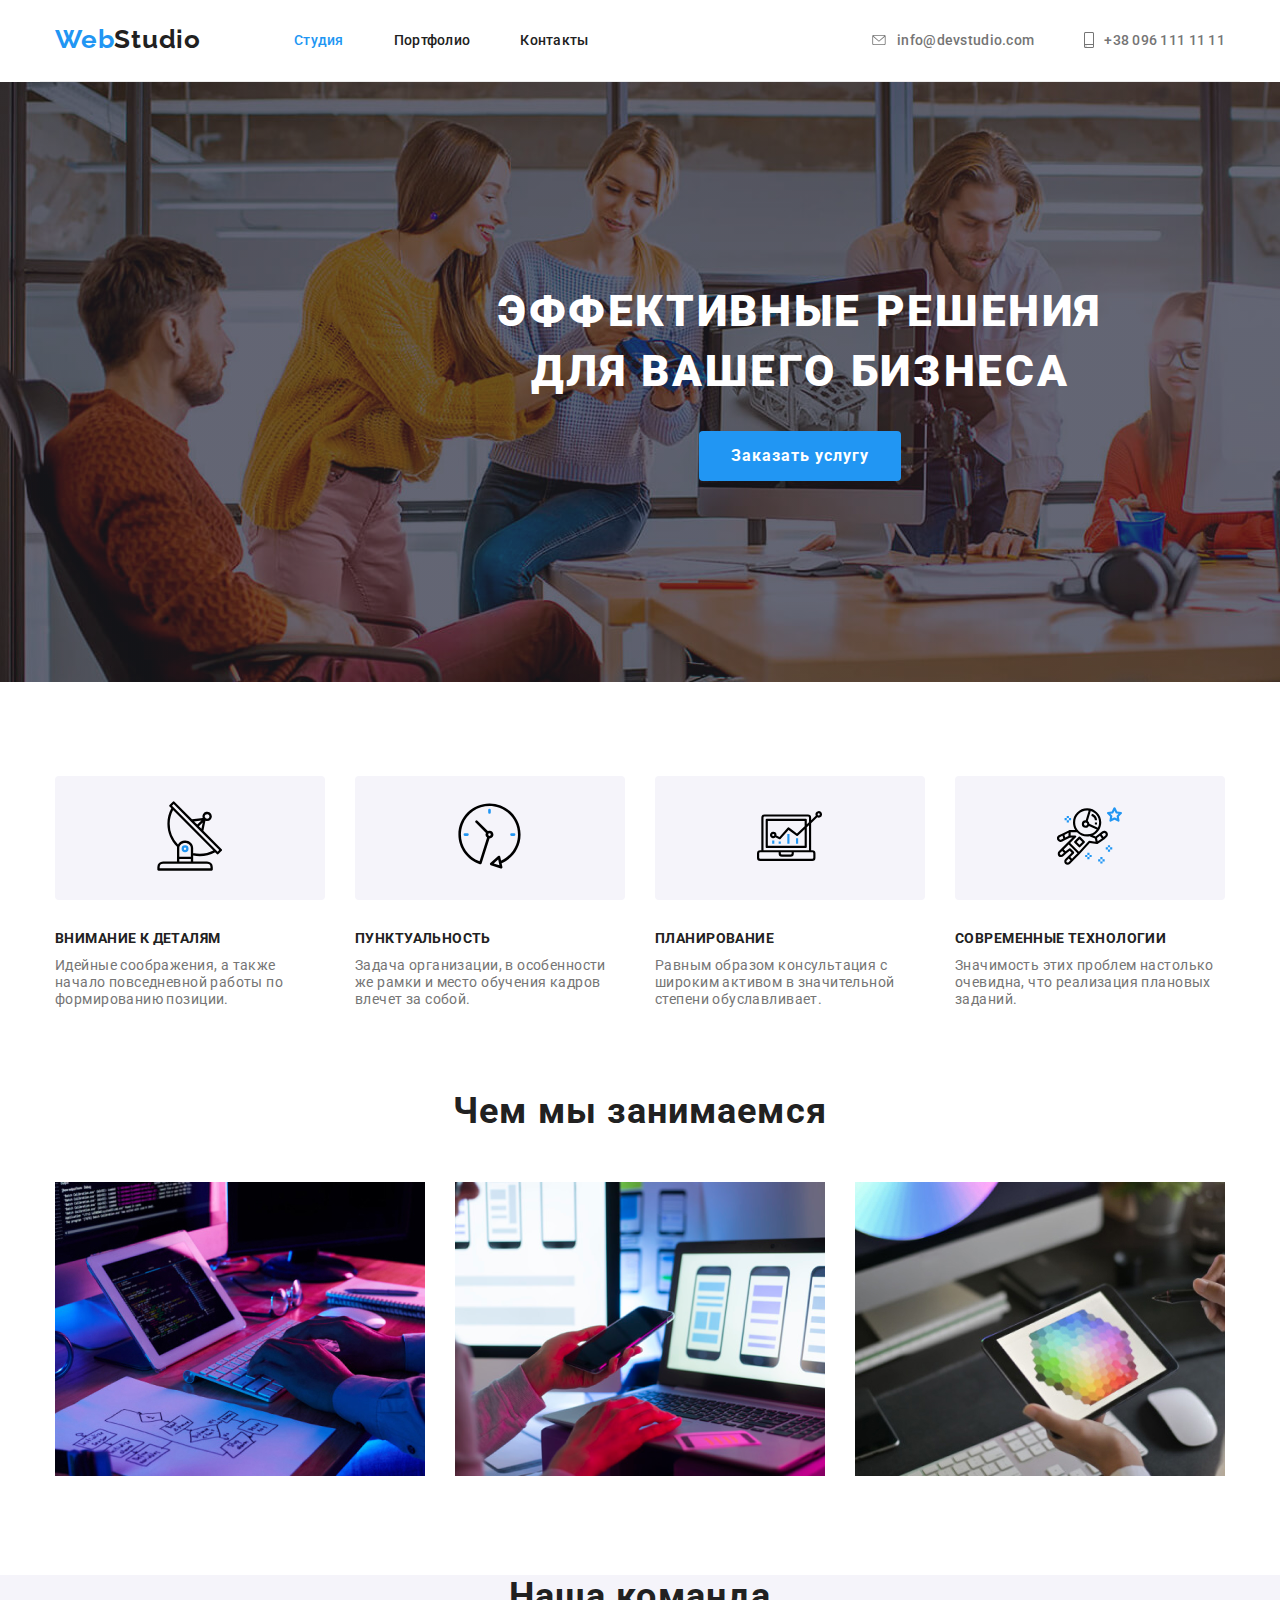
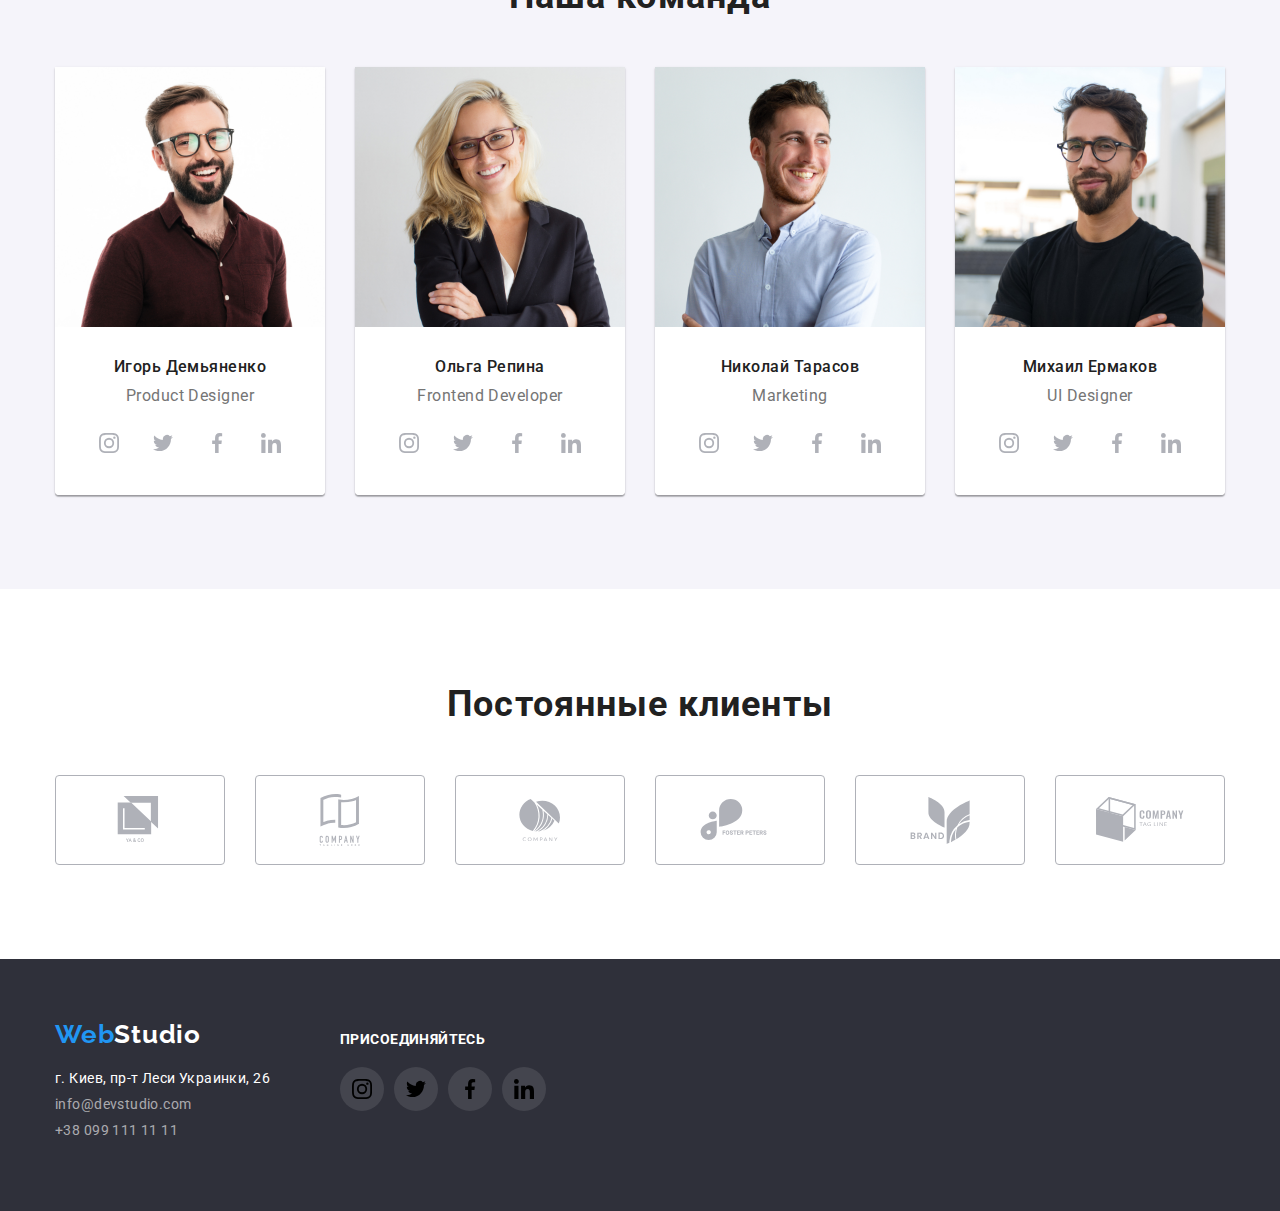
==== index.html @ f6ac671a "hw-5" ====
<!DOCTYPE html>
<html lang="ru">
  <head>
    <meta charset="UTF-8" />
    <meta name="viewport" content="width=device-width, initial-scale=1.0" />
    <title>Main</title>
    <link rel="stylesheet" href="https://cdnjs.cloudflare.com/ajax/libs/modern-normalize/1.0.0/modern-normalize.min.css">
    <link rel="preconnect" href="https://fonts.gstatic.com" />
    <link href="https://fonts.googleapis.com/css2?family=Raleway:wght@700&family=Roboto:wght@400;500;700;900&display=swap"
      rel="stylesheet" />
    <link rel="stylesheet" href="./style/style.css" />
  </head>
  <body>
    <header>
      <div class="header-conteiner">
        <nav class="nav-conteiner">
          <a class="main-logo" href="./index.html">
            <span class="logo">Web<span class="studio-top">Studio</span></span>
          </a>
        
          <!-- site-nav -->
          <ul class="site-nav">
            <li class="site-nav_item"><a class="nav-link current" href="./index.html">Студия</a></li>
            <li class="site-nav_item"><a class="nav-link" href="./portfolio.html">Портфолио</a></li>
            <li class="site-nav_item"><a class="nav-link" href="">Контакты</a></li>
          </ul>
        </nav>
        
        <!-- site-contact -->
        <ul class="site-contact">
          <li class="site-contact_list">
            <a class="contact-link" href="mailto:info@devstudio.com">
              <svg width="16" height="10" class="site-contact-icons">
                <use href="./Images/icons/symbol-defs.svg#icon-leter-hover"></use>
              </svg>
              info@devstudio.com
            </a>
          </li>
          <li class="site-contact_list contact-icons">
            <a class="contact-link" href="tell:+380961111111">
              <svg width="10" height="16" class="site-contact-icons">
                <use href="./Images/icons/symbol-defs.svg#smartphone"></use>
              </svg>
              +38 096 111 11 11
            </a>
          </li>
        </ul>
      </div>
    </header>
    

    <main>
      <!--Эффективные решения для вашего бизнеса-->
      <section class="section-hero">
       <div class="section-hero_conteiner">
          <h1 class="hero title">Эффективные решения для вашего бизнеса</h1>
          <button class="order-button" type="button">Заказать услугу</button>
       </div>
      </section>

      <!--Описание компании-->
      <!-- company description -->
      <section class="company-description_section">
        <h2 class="visually-hidden">Описание компании</h2>
        <div class="company-description_conteiner">
          <ul class="company-description_list">
            <li class="company-description_items">
              <div class="icon-conteiner">
                <svg width="65" height="70" class="antena">
                  <use href="./Images/icons/symbol-defs.svg#icon-antena"></use>
                </svg>
              </div>
              <h3 class="description-title title">Внимание к деталям</h3>
              <p class="description-text text">
                Идейные соображения, а также начало повседневной работы по
                формированию позиции.
              </p>
            </li>
            <li class="company-description_items">
              <div class="icon-conteiner">
                <svg width="65" height="70" class="icon-clock">
                  <use href="./Images/icons/symbol-defs.svg#icon-clock"></use>
                </svg>
              </div>
              <h3 class="description-title title">Пунктуальность</h3>
              <p class="description-text text">
                Задача организации, в особенности же рамки и место обучения кадров
                влечет за собой.
              </p>
            </li>
            <li class="company-description_items">
              <div class="icon-conteiner">
                <svg width="65" height="70" class="icon-diagram">
                  <use href="./Images/icons/symbol-defs.svg#icon-diagram"></use>
                </svg>
              </div>
              <h3 class="description-title title">Планирование</h3>
              <p class="description-text text">
                Равным образом консультация с широким активом в значительной
                степени обуславливает.
              </p>
            </li>
            <li class="company-description_items">
              <div class="icon-conteiner">
                <svg width="65" height="70" class="icon-astronaut">
                  <use href="./Images/icons/symbol-defs.svg#icon-astronaut"></use>
                </svg>
              </div>
              <h3 class="description-title title">Современные технологии</h3>
              <p class="description-text text">
                Значимость этих проблем настолько очевидна, что реализация
                плановых заданий.
              </p>
            </li>
          </ul>
        </div>
      </section>
      <!--Чем мы занимаемся-->
      <!-- what we do -->
      <section class="what-we-do">
        <div class="what-we-do_conteiner">
          <h2 class="what-we-do-title title">Чем мы занимаемся</h2>
          <ul class="what-we-do_list">
            <li class="what-we-do_items">
              <img width="370" height="294" src="./Images/photo_of_list_1.jpg" alt="Фото_1" />
            </li>
            <li class="what-we-do_items">
              <img width="370" height="294" src="./Images/photo_of_list_2.jpg" alt="Фото_2" />
            </li>
            <li class="what-we-do_items">
              <img width="370" height="294" src="./Images/photo_of_list_3.jpg" alt="Фото_3" />
            </li>
          </ul>
        </div>
      </section>

      <!--Наша команда-->
      <!-- our team -->
      <section class="our-team_section">
        <div class="our-team_conteiner">
          <h2 class="our-team-title title">Наша команда</h2>
          <ul class="our-team_list">
            <li class="our-team_items">
              <img class="our-team_images" width="270" height="260" src="./Images/Игорь_Д.jpg" alt="Игорь_Д" />
              <div class="our-team_images-description_box">
                <h3 class="person-title title">Игорь Демьяненко</h3>
                <p class="profession text">Product Designer</p>
                <ul class="our-team-icon-list">
                  <li class="our-team-icon-item">
                    <a class="our-team-icon-link" href="">
                      <svg width="20" height="20" class="social-icon-list">
                        <use href="./Images/icons/symbol-defs.svg#icon-instagram"></use>
                      </svg>
                    </a>
                  </li>
                  <li class="our-team-icon-item">
                    <a class="our-team-icon-link" href="">
                      <svg width="20" height="20" class="social-icon-list">
                        <use href="./Images/icons/symbol-defs.svg#icon-twitter"></use>
                      </svg>
                    </a>
                  </li>
                  <li class="our-team-icon-item">
                    <a class="our-team-icon-link" href="">
                      <svg width="20" height="20" class="social-icon-list">
                        <use href="./Images/icons/symbol-defs.svg#icon-facebook"></use>
                      </svg>
                    </a>
                  </li>
                  <li class="our-team-icon-item">
                    <a class="our-team-icon-link" href="">
                      <svg width="20" height="20" class="social-icon-list">
                        <use href="./Images/icons/symbol-defs.svg#icon-linkedin"></use>
                      </svg>
                    </a>
                  </li>
                </ul>
              </div>
            </li>
            <li class="our-team_items">
              <img class="our-team_images" width="270" height="260" src="./Images/Ольга_Р.jpg" alt="Ольга_Р" />
              <div class="our-team_images-description_box">
                <h3 class="person-title title">Ольга Репина</h3>
                <p class="profession text">Frontend Developer</p>
                <ul class="our-team-icon-list">
                  <li class="our-team-icon-item">
                    <a class="our-team-icon-link" href="">
                      <svg width="20" height="20" class="social-icon-list">
                        <use href="./Images/icons/symbol-defs.svg#icon-instagram"></use>
                      </svg>
                    </a>
                  </li>
                  <li class="our-team-icon-item">
                    <a class="our-team-icon-link" href="">
                      <svg width="20" height="20" class="social-icon-list">
                        <use href="./Images/icons/symbol-defs.svg#icon-twitter"></use>
                      </svg>
                    </a>
                  </li>
                  <li class="our-team-icon-item">
                    <a class="our-team-icon-link" href="">
                      <svg width="20" height="20" class="social-icon-list">
                        <use href="./Images/icons/symbol-defs.svg#icon-facebook"></use>
                      </svg>
                    </a>
                  </li>
                  <li class="our-team-icon-item">
                    <a class="our-team-icon-link" href="">
                      <svg width="20" height="20" class="social-icon-list">
                        <use href="./Images/icons/symbol-defs.svg#icon-linkedin"></use>
                      </svg>
                    </a>
                  </li>
                </ul>
              </div>
            </li>
            <li class="our-team_items">
              <img class="our-team_images" width="270" src="./Images/Николай_Т.jpg" alt="Николай_Т" />
              <div class="our-team_images-description_box">
                <h3 class="person-title title">Николай Тарасов</h3>
                <p class="profession text">Marketing</p>
                <ul class="our-team-icon-list">
                  <li class="our-team-icon-item">
                   <a class="our-team-icon-link" href="">
                      <svg width="20" height="20" class="social-icon-list">
                        <use href="./Images/icons/symbol-defs.svg#icon-instagram"></use>
                      </svg>
                   </a>
                  </li>
                  <li class="our-team-icon-item">
                    <a class="our-team-icon-link" href="">
                      <svg width="20" height="20" class="social-icon-list">
                        <use href="./Images/icons/symbol-defs.svg#icon-twitter"></use>
                      </svg>
                    </a>
                  </li>
                  <li class="our-team-icon-item">
                    <a class="our-team-icon-link" href="">
                      <svg width="20" height="20" class="social-icon-list">
                        <use href="./Images/icons/symbol-defs.svg#icon-facebook"></use>
                      </svg>
                    </a>
                  </li>
                  <li class="our-team-icon-item">
                    <a class="our-team-icon-link" href="">
                      <svg width="20" height="20" class="social-icon-list">
                        <use href="./Images/icons/symbol-defs.svg#icon-linkedin"></use>
                      </svg>
                    </a>
                  </li>
                </ul>
              </div>
            </li>
            <li class="our-team_items">
              <img class="our-team_images" width="270" height="260" src="./Images/Михаил_Е.jpg" alt="Михаил_Е" />
              <div class="our-team_images-description_box">
                <h3 class="person-title title">Михаил Ермаков</h3>
                <p class="profession text">UI Designer</p>
                <ul class="our-team-icon-list">
                  <li class="our-team-icon-item">
                    <a class="our-team-icon-link" href="">
                      <svg width="20" height="20" class="social-icon-list">
                        <use href="./Images/icons/symbol-defs.svg#icon-instagram"></use>
                      </svg>
                    </a>
                  </li>
                  <li class="our-team-icon-item">
                    <a class="our-team-icon-link" href="">
                      <svg width="20" height="20" class="social-icon-list">
                        <use href="./Images/icons/symbol-defs.svg#icon-twitter"></use>
                      </svg>
                    </a>
                  </li>
                  <li class="our-team-icon-item">
                    <a class="our-team-icon-link" href="">
                      <svg width="20" height="20" class="social-icon-list">
                        <use href="./Images/icons/symbol-defs.svg#icon-facebook"></use>
                      </svg>
                    </a>
                  </li>
                  <li class="our-team-icon-item">
                    <a class="our-team-icon-link" href="">
                      <svg width="20" height="20" class="social-icon-list">
                        <use href="./Images/icons/symbol-defs.svg#icon-linkedin"></use>
                      </svg>
                    </a>
                  </li>
                </ul>
              </div>
            </li>
          </ul>
        </div>
      </section>
      <!-- our-clients -->
      <section>
        <div class="our-clients-conteiner">
          <h2 class="our-clients-title">
            Постоянные клиенты
          </h2>
          <ul class="client-list">
            <li class="client-list-item">
              <!-- 1 -->
              <a class="client-list-link" href="">
                <svg widht="" height="49.2" class="client-list-icon">
                  <use href="./Images/icons/symbol-defs.svg#icon-logo-YA-and-CO"></use>
                </svg>
              </a>
            </li>
            <li class="client-list-item">
              <!-- 2 -->
              <a class="client-list-link" href="">
                <svg widht="" height="52" class="client-list-icon">
                  <use href="./Images/icons/symbol-defs.svg#icon-logo-tag-line"></use>
                </svg>
              </a>
            </li>
            <li class="client-list-item">
              <!-- 3 -->
              <a class="client-list-link" href="">
                <svg widht="" height="42.6" class="client-list-icon">
                  <use href="./Images/icons/symbol-defs.svg#icon-logo-company"></use>
                </svg>
              </a>
            </li>
            <li class="client-list-item">
              <!-- 4 -->
              <a class="client-list-link" href="">
                <svg widht="" height="42" class="client-list-icon">
                  <use href="./Images/icons/symbol-defs.svg#icon-logo-foster-peters"></use>
                </svg>
              </a>
            </li>
            <li class="client-list-item">
              <!-- 5 -->
              <a class="client-list-link" href="">
                <svg widht="" height="47" class="client-list-icon">
                  <use href="./Images/icons/symbol-defs.svg#icon-logo-brand"></use>
                </svg>
              </a>
            </li>
            <li class="client-list-item">
              <!-- 6 -->
              <a class="client-list-link" href="">
                <svg widht="" height="45.4" class="client-list-icon">
                  <use href="./Images/icons/symbol-defs.svg#icon-logo-company-tag-line"></use>
                </svg>
              </a>
            </li>
          </ul>
        </div>
      </section>
    </main>

    <!-- footer -->
    <footer class="footer">
      <div class="footer_conteiner">
        <div class="address-conteiner">
          <a class="logo-link" href="./index.html">
            <span class="logo">Web<span class="studio-bottom">Studio</span></span></a>
          <address>
            <ul>
              <li class="address">г. Киев, пр-т Леси Украинки, 26</li>
              <li><a class="mail" href="mailto:info@devstudio.com">info@devstudio.com</a></li>
              <li><a class="tell" href="tell:+380991111111">+38 099 111 11 11</a></li>
            </ul>
          </address>
        </div>
        <div class="slogan-container">
          <p class="slogan">
            присоединяйтесь
          </p>
          <ul class="footer-social-list">
            <li class="footer-social-list-item">
              <a class="footer-social-list-link" href="">
                <svg width="20" height="20">
                  <use href="./Images/icons/symbol-defs.svg#icon-instagram"></use>
                </svg>
              </a>
            </li>
            <li class="footer-social-list-item">
              <a class="footer-social-list-link" href="">
                <svg width="20" height="20">
                  <use href="./Images/icons/symbol-defs.svg#icon-twitter"></use>
                </svg>
              </a>
            </li>
            <li class="footer-social-list-item">
              <a class="footer-social-list-link" href="">
                <svg width="20" height="20">
                  <use href="./Images/icons/symbol-defs.svg#icon-facebook"></use>
                </svg>
              </a>
            </li>
            <li class="footer-social-list-item">
              <a class="footer-social-list-link" href="">
                <svg width="20" height="20">
                  <use href="./Images/icons/symbol-defs.svg#icon-linkedin"></use>
                </svg>
              </a>
            </li>
          </ul>
        </div>
      </div>
    </footer>
  </body>
</html>
---- style/style.css ----
:root {
  --primary-text-color: #212121;
  --secondary-text-color: #757575;
  --accent-color: #2196f3;
}
/* primary text color #212121 */
/* secondary text #757575 */
/* background color #E5E5E5 */

body {
  font-family: Roboto, sans-serif;
  font-weight: 400;
  color: var(--primary-text-color);
}

a {
  text-decoration: none;
  color: inherit;
}

ul {
  margin: 0%;
  padding: 0%;
  list-style: none;
}

/* logo */

.logo {
  color: var(--accent-color);
  font-family: Raleway;
  font-weight: 700;
  font-size: 26px;
  line-height: 1.2;
  letter-spacing: 0.03em;
}
.studio-top {
  color: var(--primary-text-color);
}
.studio-bottom {
  color: #ffffff;
}

/* site-nav */
.site-nav {
  display: flex;

  list-style: none;
  font-family: Roboto, sans-serif;
  font-weight: 500;
  font-size: 14px;
  line-height: 1.2;
  letter-spacing: 0.02em;
}

.nav-link {
  display: block;
  padding-top: 32px;
  padding-bottom: 32px;
}

.nav-link:hover,
.nav-link:focus {
  color: var(--accent-color);
}
.current {
  color: var(--accent-color);
}

/* site-contact */
.site-contact {
  display: flex;
  margin-left: auto;

  font-family: Roboto, sans-serif;
  font-weight: 500;
  font-size: 14px;
  line-height: 1.2;
  letter-spacing: 0.02em;
  color: var(--secondary-text-color);
}

.contact-link {
  display: flex;
  align-items: center;
}

.contact-link:hover,
.contact-link:focus {
  color: var(--accent-color);
}

.site-contact_list + .site-contact_list {
  margin-left: 50px;
}

.site-contact-icons {
  margin-right: 10px;
  fill: currentColor;
}

/* Header pozishin */
.header-conteiner {
  display: flex;
  align-items: center;
  border-bottom: 1px solid #ececec;
}

.main-logo {
  display: block;
  padding-top: 24px;
  padding-bottom: 25px;
  margin-right: 93px;
}

.nav-conteiner {
  display: flex;
  align-items: center;
}

.site-nav_item:not(:last-child) {
  margin-right: 50px;
}

/* hero */
.section-hero {
  width: 1600px;
  height: 600px;
  margin: auto;
  background-image: linear-gradient(
      to right,
      rgba(47, 48, 58, 0.4),
      rgba(47, 48, 58, 0.4)
    ),
    url(../Images/team-img.jpg);
  background-repeat: no-repeat;
  background-size: cover;
}

/* ==========conteiners========== */
.company-description_conteiner,
.section-hero_conteiner,
.header-conteiner,
.what-we-do_conteiner,
.our-team_conteiner,
.choice-section_conteiner,
.our-clients-conteiner,
.footer_conteiner {
  width: 1200px;
  padding-right: 15px;
  padding-left: 15px;
  margin-right: auto;
  margin-left: auto;
}

.hero {
  display: flex;
  width: 696px;
  margin: 0px;
  padding: 0px;
  margin-left: auto;
  margin-right: auto;

  font-family: Roboto, sans-serif;
  font-weight: 900;
  font-size: 44px;
  line-height: 1.36;
  text-align: center;
  letter-spacing: 0.06em;
  text-transform: uppercase;
  color: #ffffff;
}

.section-hero_conteiner {
  padding-top: 200px;
  padding-bottom: 280px;
}

.order-button {
  min-width: 136px;
  padding: 10px 32px;
  margin-top: 30px;
  margin-left: auto;
  margin-right: auto;
  border: none;
  background-color: var(--accent-color);
  border-radius: 4px;

  font-family: Roboto, sans-serif;
  font-weight: 700;
  font-size: 16px;
  line-height: 1.875;
  display: flex;
  align-items: center;
  text-align: center;
  letter-spacing: 0.06em;
  color: #ffffff;
}

.order-button:hover,
.order-button:focus {
  background-color: var(--accent-color);
}

/* ========Title======== */
.title,
.text {
  margin-top: 0px;
  margin-bottom: 0px;
  padding-top: 0px;
  padding-bottom: 0px;
}

/* company description */

.icon-conteiner {
  max-width: 270px;
  padding-top: 25px;
  padding-right: 102px;
  padding-bottom: 25px;
  padding-left: 102px;
  margin-bottom: 30px;
  border: none;
  border-radius: 4px;

  background: #f5f4fa;
}

.visually-hidden {
  position: absolute;
  width: 1px;
  height: 1px;
  margin: -1px;
  border: 0;
  padding: 0;
  white-space: nowrap;
  clip-path: inset(100%);
  clip: rect(0 0 0 0);
  overflow: hidden;
}

.description-title {
  font-family: Roboto, sans-serif;
  font-weight: 700;
  font-size: 14px;
  line-height: 1.2;
  letter-spacing: 0.03em;
  text-transform: uppercase;
}
.description-text {
  display: block;
  margin-top: 10px;

  font-family: Roboto, sans-serif;
  font-weight: 400;
  font-size: 14px;
  line-height: 1.2;
  letter-spacing: 0.03em;
  color: var(--secondary-text-color);
}

.company-description_list {
  display: flex;
  flex-wrap: wrap;
  padding-top: 94px;
  padding-bottom: 83px;
}

.company-description_items {
  flex-basis: calc((100% - 90px) / 4);
}

.company-description_items:not(:last-child) {
  margin-right: 30px;
}

/* what we do */

.what-we-do_list {
  display: flex;
  padding-bottom: 94px;
  margin-top: 50px;
  justify-content: space-between;
}

/* .what-we-do_items + .what-we-do_items {
  margin-left: 30px;
} */

/* our team title*/
.what-we-do-title,
.our-team-title {
  font-weight: 700;
  font-size: 36px;
  line-height: 1.17;
  text-align: center;
  letter-spacing: 0.03em;
}

/* our team */
.our-team_section {
  background: #f5f4fa;
}

.our-team_list {
  display: flex;
  padding-top: 50px;
  padding-bottom: 94px;
}

.our-team_items {
  box-shadow: 0px 1px 3px rgba(0, 0, 0, 0.12), 0px 1px 1px rgba(0, 0, 0, 0.14),
    0px 2px 1px rgba(0, 0, 0, 0.2);
  border-radius: 0px 0px 4px 4px;
}

.our-team_items + .our-team_items {
  margin-left: 30px;
}

.our-team-icon-list {
  display: flex;
  justify-content: space-between;
  margin-top: 16px;
}

.our-team-icon-link {
  display: flex;
  align-items: center;
  padding: 13.88px 12px 13.88px 12px;
  width: 44px;
  height: 44px;
  border-radius: 50%;
}

.our-team-icon-link {
  fill: #afb1b8;
}

.our-team-icon-link:hover,
.our-team-icon-link:focus {
  background-color: var(--accent-color);
  fill: #ffffff;
}

.our-team_images,
.profession {
  display: block;
}

.profession {
  margin-top: 10px;
}

.our-team_images-description_box {
  background: #ffffff;
  padding-top: 30px;
  padding-bottom: 30px;
  padding-left: 32px;
  padding-right: 32px;
  border-bottom-right-radius: 4px;
  border-bottom-left-radius: 4px;
}

.person-title {
  font-family: Roboto, sans-serif;
  font-weight: 500;
  font-size: 16px;
  line-height: 1.19;
  text-align: center;
  letter-spacing: 0.03em;
}
.profession {
  font-family: Roboto, sans-serif;
  font-weight: 400;
  font-size: 16px;
  line-height: 1.19;
  text-align: center;
  letter-spacing: 0.03em;
  color: var(--secondary-text-color);
}

/* our-clientses */

.our-clients-title {
  font-weight: 700;
  font-size: 36px;
  line-height: 1.17;
  text-align: center;
  letter-spacing: 0.03em;
}

/* our-clientses */
.our-clients-conteiner {
  padding-top: 94px;
  padding-bottom: 94px;
}

.our-clients-title {
  margin: 0px;
  font-weight: 700;
  font-size: 36px;
  line-height: 1.17;
  text-align: center;
  letter-spacing: 0.03em;
}
.client-list {
  display: flex;
  justify-content: space-between;
  margin-top: 50px;
}

.client-list-link {
  display: flex;
  align-items: center;

  width: 170px;
  height: 90px;
  fill: #afb1b8;
  border: 1px solid #afb1b8;
  border-radius: 4px;
}

.client-list-link:hover,
.client-list-link:focus {
  border-color: var(--accent-color);
  fill: var(--accent-color);
}

/* Портфоліо */
/* choice section */

.choice-section_conteiner {
  padding-top: 94px;
  padding-bottom: 94px;
}

.filter-button {
  padding-top: 6px;
  padding-right: 22px;
  padding-bottom: 6px;
  padding-left: 22px;
  border-style: none;
  border-radius: 4px;
  font-weight: 500;

  font-family: Roboto, sans-serif;
  font-size: 16px;
  line-height: 1.6;
  text-align: center;
  letter-spacing: 0.03em;
  background-color: #f5f4fa;
}

.button-list_item + .button-list_item {
  margin-left: 8px;
}

.button-list {
  display: flex;
  justify-content: center;
  margin-bottom: 50px;
}

.options-list {
  display: flex;
  flex-wrap: wrap;
}

.image {
  display: block;
}

.option-list_items {
  min-width: 370px;
  margin-right: 30px;
  margin-bottom: 30px;
}

.option-list_items:nth-child(3n) {
  margin-right: 0px;
}

.option-list_items:nth-last-child(-n + 3) {
  margin-bottom: 0px;
}

.option-list_items-link {
  display: block;
}

.option-list_items-link:hover,
.option-list_items-link:focus {
  box-shadow: 0px 1px 1px rgba(0, 0, 0, 0.12), 0px 4px 4px rgba(0, 0, 0, 0.06),
    1px 4px 6px rgba(0, 0, 0, 0.16);
}

.option-description {
  padding-top: 20px;
  padding-right: 24px;
  padding-bottom: 20px;
  padding-left: 24px;
  border-right: 1px solid #eeeeee;
  border-bottom: 1px solid #eeeeee;
  border-left: 1px solid #eeeeee;

  background: #ffffff;
}

.filter-button:hover,
.filter-button:focus {
  background-color: var(--accent-color);
  color: #ffffff;
}
.option-title {
  display: block;
  margin-bottom: 4px;

  font-family: Roboto, sans-serif;
  font-weight: 700;
  font-size: 18px;
  line-height: 2;
  letter-spacing: 0.06em;
  color: var(--primary-text-color);
}
.option-text {
  font-family: Roboto, sans-serif;
  font-weight: 400;
  font-size: 16px;
  line-height: 1.9;
  letter-spacing: 0.03em;
  color: var(--secondary-text-color);
}

/* footer */
.footer {
  background-color: #2f303a;
}

.footer_conteiner {
  display: flex;
  padding-top: 60px;
  padding-bottom: 60px;
}

/* logo-link */
.logo-link {
  display: block;
  margin-bottom: 20px;
}

.address {
  font-family: Roboto, sans-serif;
  font-style: normal;
  font-weight: 400;
  font-size: 14px;
  line-height: 1.2;
  letter-spacing: 0.03em;
  color: #ffffff;
}
.mail,
.tell {
  display: block;
  padding-top: 9px;

  font-family: Roboto, sans-serif;
  font-style: normal;
  font-weight: 400;
  font-size: 14px;
  line-height: 1.2;
  letter-spacing: 0.03em;
  color: rgba(255, 255, 255, 0.6);
}
.mail:hover,
.tell:hover {
  color: var(--accent-color);
}

.slogan-container {
  margin-left: 70px;
  padding-top: 12px;
  padding-bottom: 40px;
}

.slogan {
  margin: 0px;
  font-weight: 700;
  font-size: 14px;
  line-height: 1, 14;
  letter-spacing: 0.03em;
  text-transform: uppercase;

  color: #ffffff;
}

.footer-social-list {
  display: flex;
  margin-top: 20px;
}

.footer-social-list-link {
  display: flex;
  align-items: center;
  justify-content: center;
  width: 44px;
  height: 44px;

  background: rgba(255, 255, 255, 0.1);
  border-radius: 50%;
}

.footer-social-list-link:hover,
.footer-social-list-link:focus {
  background-color: var(--accent-color);
  fill: #ffffff;
}
.footer-social-list-item + .footer-social-list-item {
  margin-left: 10px;
}
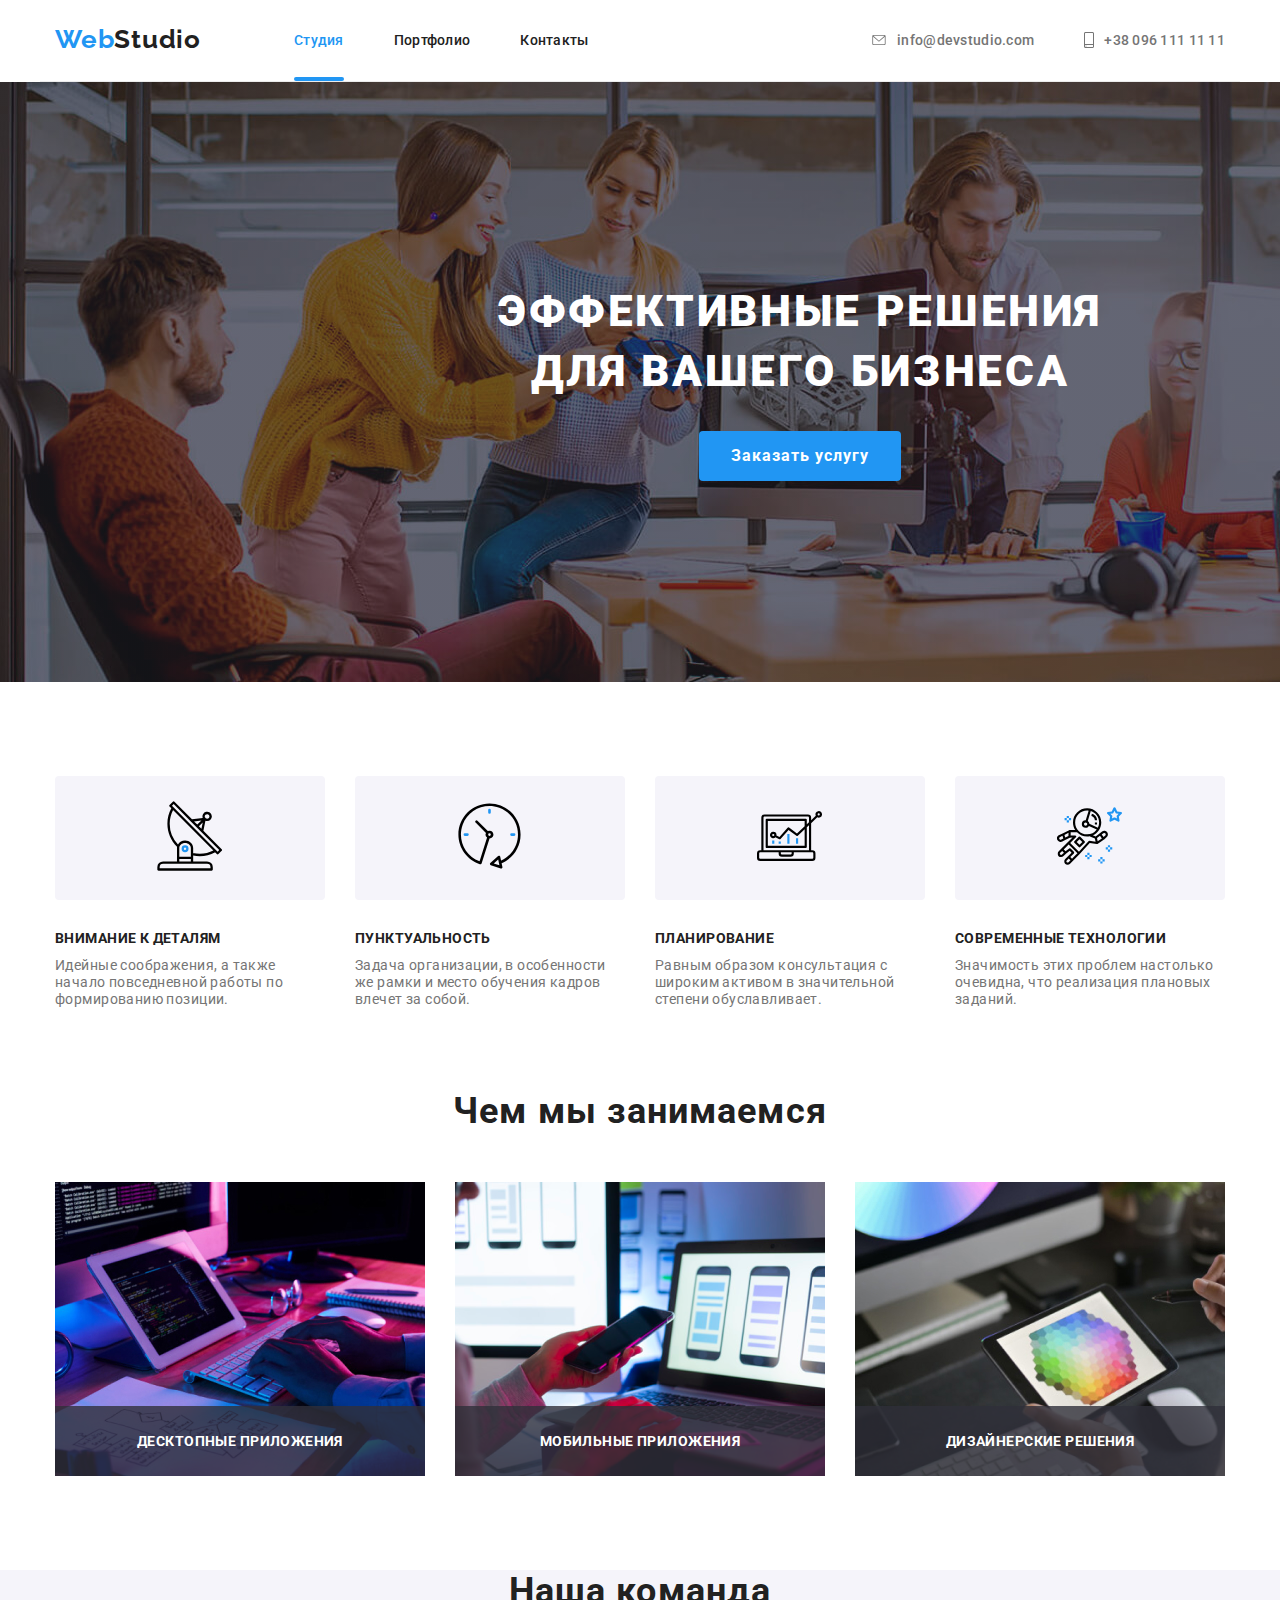
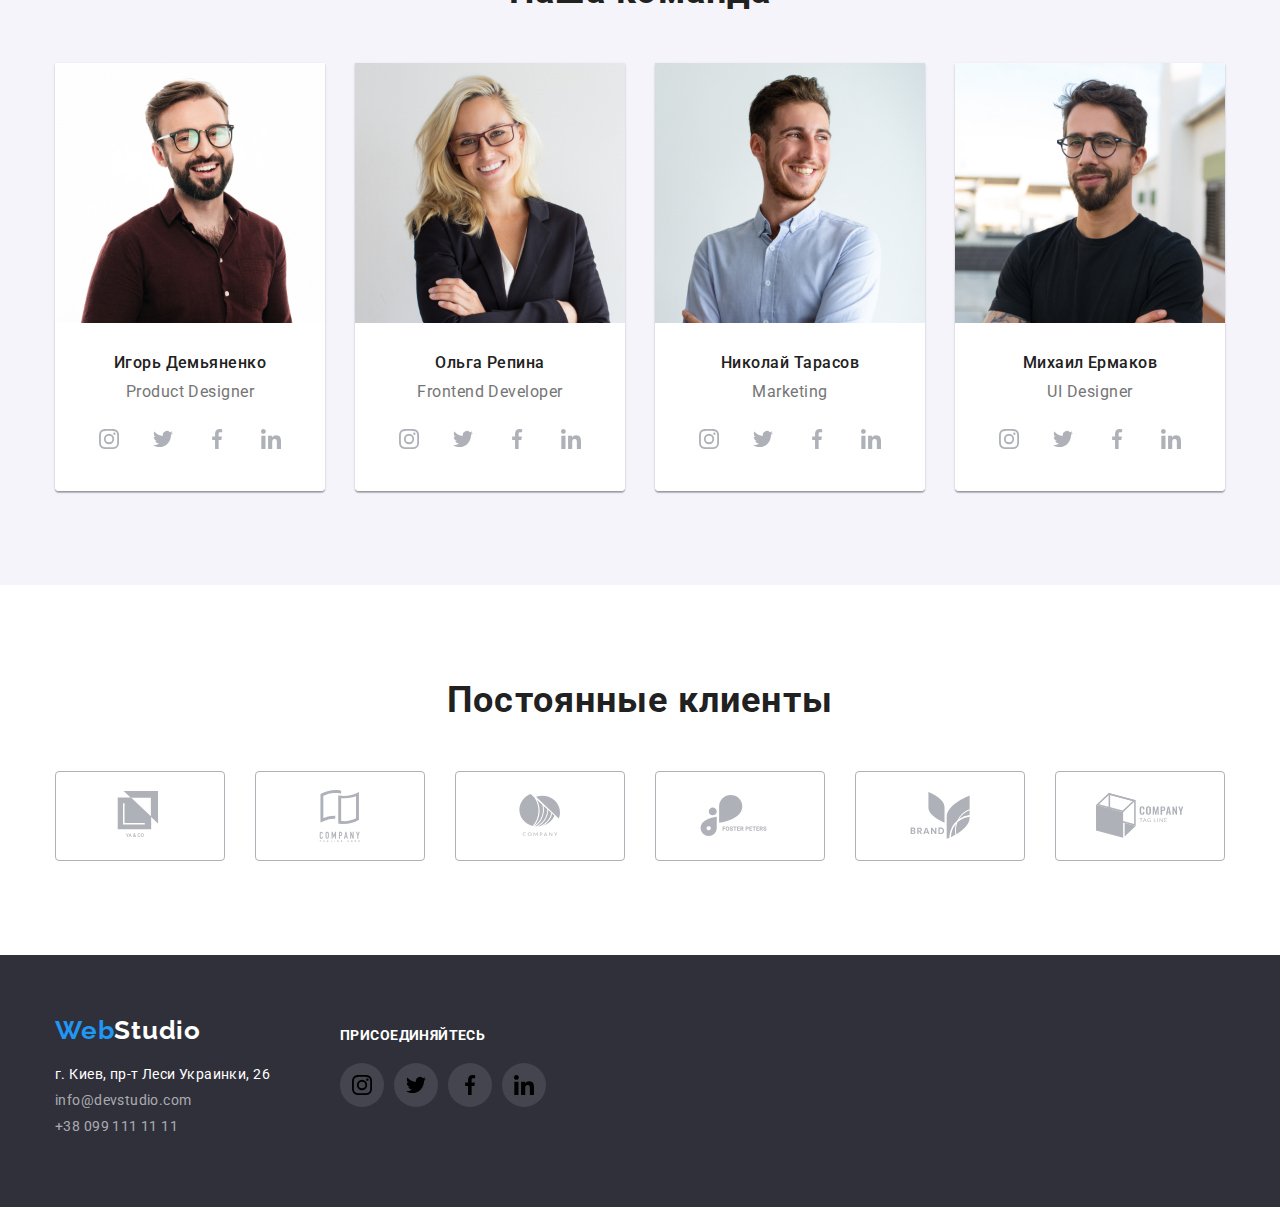
==== commit a349ada9: "hw-5" ====
--- a/index.html
+++ b/index.html
@@ -20,9 +20,14 @@
         
           <!-- site-nav -->
           <ul class="site-nav">
-            <li class="site-nav_item"><a class="nav-link current" href="./index.html">Студия</a></li>
-            <li class="site-nav_item"><a class="nav-link" href="./portfolio.html">Портфолио</a></li>
-            <li class="site-nav_item"><a class="nav-link" href="">Контакты</a></li>
+            <li class="site-nav_item">
+              <a class="nav-link current" href="./index.html">Студия</a>
+            </li>
+            <li class="site-nav_item">
+              <a class="nav-link" href="./portfolio.html">Портфолио</a></li>
+            <li class="site-nav_item">
+              <a class="nav-link" href="">Контакты</a>
+            </li>
           </ul>
         </nav>
         
@@ -122,13 +127,28 @@
           <h2 class="what-we-do-title title">Чем мы занимаемся</h2>
           <ul class="what-we-do_list">
             <li class="what-we-do_items">
-              <img width="370" height="294" src="./Images/photo_of_list_1.jpg" alt="Фото_1" />
+              <img class="what-we-do-image" width="370" height="294" src="./Images/photo_of_list_1.jpg" alt="Фото_1" />
+              <div class="what-we-do-description">
+                <p class="what-we-do-description-text">
+                  Десктопные приложения
+                </p>
+              </div>
             </li>
             <li class="what-we-do_items">
-              <img width="370" height="294" src="./Images/photo_of_list_2.jpg" alt="Фото_2" />
+              <img class="what-we-do-image" width="370" height="294" src="./Images/photo_of_list_2.jpg" alt="Фото_2" />
+              <div class="what-we-do-description">
+                <p class="what-we-do-description-text">
+                  Мобильные приложения
+                </p>
+              </div>
             </li>
             <li class="what-we-do_items">
-              <img width="370" height="294" src="./Images/photo_of_list_3.jpg" alt="Фото_3" />
+              <img class="what-we-do-image" width="370" height="294" src="./Images/photo_of_list_3.jpg" alt="Фото_3" />
+              <div class="what-we-do-description">
+                <p class="what-we-do-description-text">
+                  Дизайнерские решения
+                </p>
+              </div>
             </li>
           </ul>
         </div>
--- a/style/style.css
+++ b/style/style.css
@@ -55,8 +55,10 @@
 
 .nav-link {
   display: block;
+  position: relative;
   padding-top: 32px;
   padding-bottom: 32px;
+  transition: color 250ms cubic-bezier(0.4, 0, 0.2, 1);
 }
 
 .nav-link:hover,
@@ -67,6 +69,18 @@
   color: var(--accent-color);
 }
 
+.current::after {
+  content: '';
+  display: block;
+  position: absolute;
+  left: 0px;
+  bottom: 0px;
+  width: 100%;
+  height: 4px;
+  border-radius: 2px;
+  background-color: var(--accent-color);
+}
+
 /* site-contact */
 .site-contact {
   display: flex;
@@ -83,6 +97,8 @@
 .contact-link {
   display: flex;
   align-items: center;
+
+  transition: color 250ms cubic-bezier(0.4, 0, 0.2, 1);
 }
 
 .contact-link:hover,
@@ -283,6 +299,37 @@
   justify-content: space-between;
 }
 
+.what-we-do_items {
+  position: relative;
+}
+
+.what-we-do-image {
+  display: flex;
+}
+
+.what-we-do-description {
+  display: flex;
+  align-items: center;
+  justify-content: center;
+  width: 100%;
+  bottom: 0px;
+  min-height: 70px;
+  background-color: rgba(47, 48, 58, 0.8);
+
+  position: absolute;
+}
+
+.what-we-do-description-text {
+  margin: 0px;
+  font-weight: 700;
+  font-size: 14px;
+  line-height: 1.14;
+  letter-spacing: 0.03em;
+  text-transform: uppercase;
+
+  color: #ffffff;
+}
+
 /* .what-we-do_items + .what-we-do_items {
   margin-left: 30px;
 } */
@@ -331,10 +378,9 @@
   width: 44px;
   height: 44px;
   border-radius: 50%;
-}
-
-.our-team-icon-link {
   fill: #afb1b8;
+  transition: fill 250ms cubic-bezier(0.4, 0, 0.2, 1),
+    background-color 250ms cubic-bezier(0.4, 0, 0.2, 1);
 }
 
 .our-team-icon-link:hover,
@@ -416,9 +462,12 @@
 
   width: 170px;
   height: 90px;
-  fill: #afb1b8;
   border: 1px solid #afb1b8;
   border-radius: 4px;
+
+  fill: #afb1b8;
+  transition: border-color 250ms cubic-bezier(0.4, 0, 0.2, 1),
+    fill 250ms cubic-bezier(0.4, 0, 0.2, 1);
 }
 
 .client-list-link:hover,
@@ -450,6 +499,14 @@
   text-align: center;
   letter-spacing: 0.03em;
   background-color: #f5f4fa;
+  transition: background-color 250ms cubic-bezier(0.4, 0, 0.2, 1),
+    color 250ms cubic-bezier(0.4, 0, 0.2, 1);
+}
+
+.filter-button:hover,
+.filter-button:focus {
+  background-color: var(--accent-color);
+  color: #ffffff;
 }
 
 .button-list_item + .button-list_item {
@@ -507,11 +564,6 @@
   background: #ffffff;
 }
 
-.filter-button:hover,
-.filter-button:focus {
-  background-color: var(--accent-color);
-  color: #ffffff;
-}
 .option-title {
   display: block;
   margin-bottom: 4px;
@@ -570,6 +622,7 @@
   line-height: 1.2;
   letter-spacing: 0.03em;
   color: rgba(255, 255, 255, 0.6);
+  transition: color 250ms cubic-bezier(0.4, 0, 0.2, 1);
 }
 .mail:hover,
 .tell:hover {
@@ -607,6 +660,8 @@
 
   background: rgba(255, 255, 255, 0.1);
   border-radius: 50%;
+  transition: background-color 250ms cubic-bezier(0.4, 0, 0.2, 1),
+    fill 250ms cubic-bezier(0.4, 0, 0.2, 1);
 }
 
 .footer-social-list-link:hover,
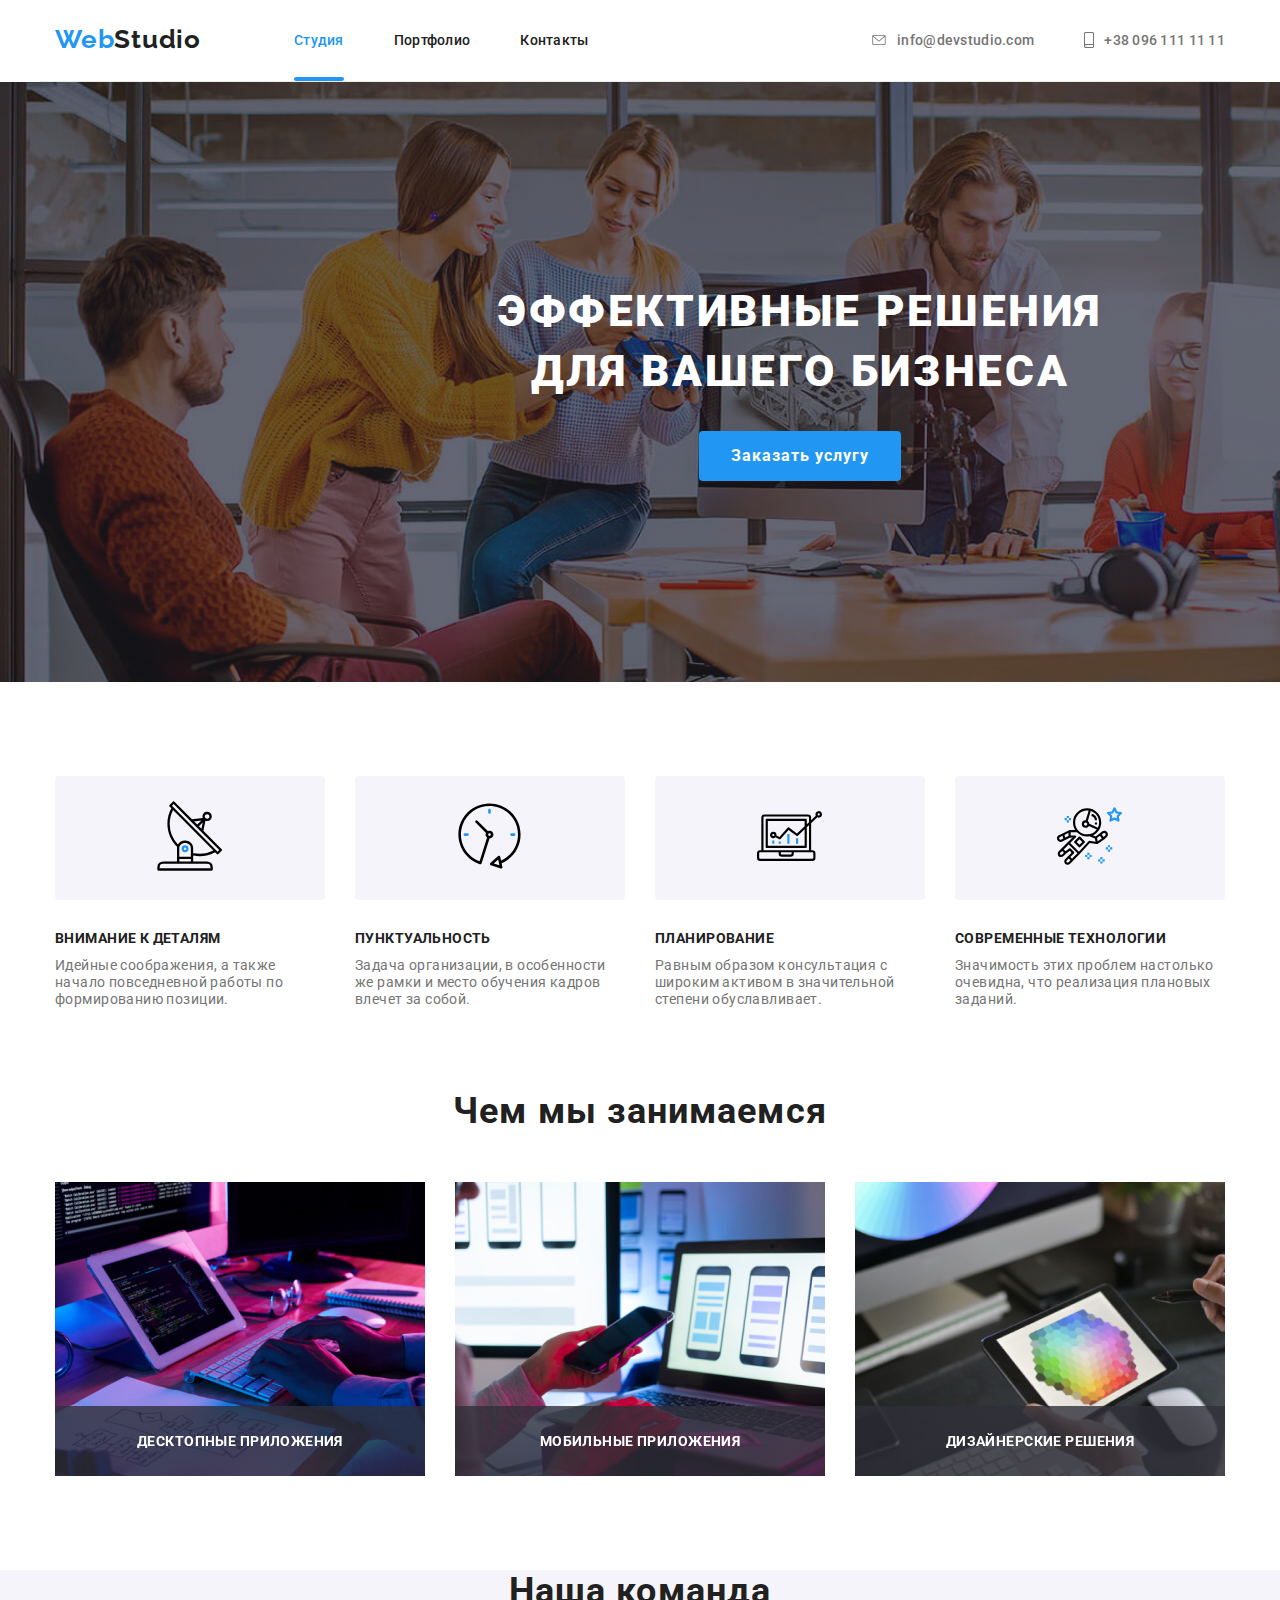
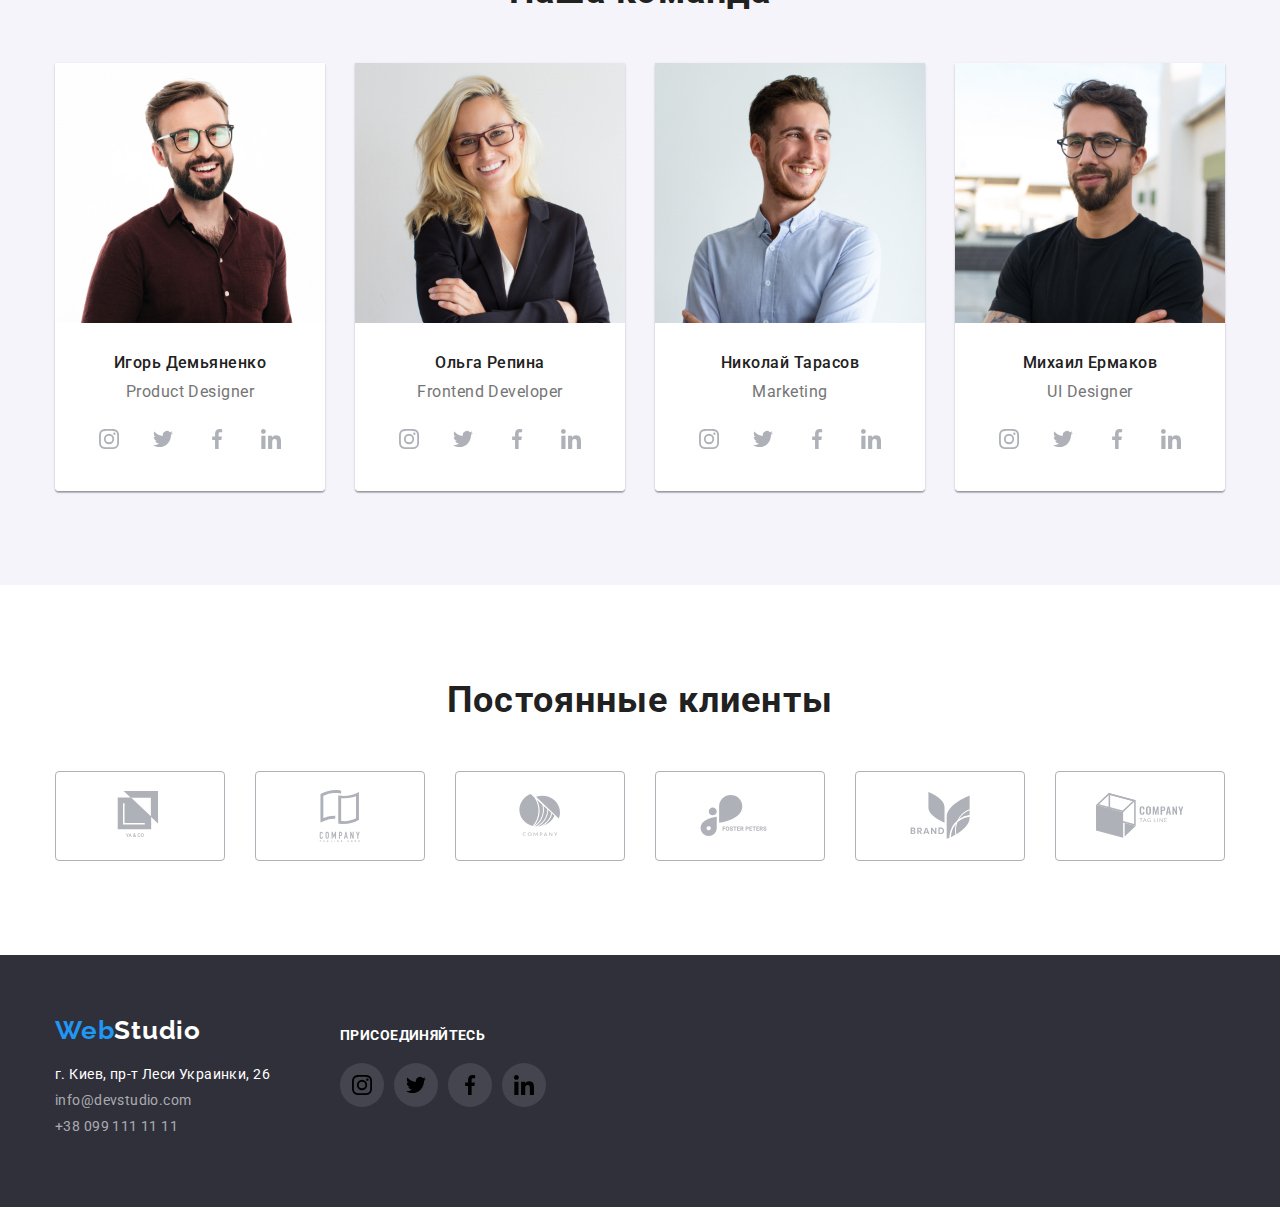
==== commit 3590fca5: "hw-5" ====
--- a/index.html
+++ b/index.html
@@ -59,7 +59,16 @@
       <section class="section-hero">
        <div class="section-hero_conteiner">
           <h1 class="hero title">Эффективные решения для вашего бизнеса</h1>
-          <button class="order-button" type="button">Заказать услугу</button>
+          <button class="order-button" type="button" data-modal-open>Заказать услугу</button>
+       </div>
+       <div class="backdrop is-hiden"data-modal>
+         <div class="modal">
+          <button class="close-modal-button" data-modal-close>
+            <svg class="close-modal-button-icon">
+              <use href="./Images/icons/symbol-defs.svg#close-btn"></use>
+            </svg>
+          </button>
+         </div>
        </div>
       </section>
 
@@ -422,5 +431,7 @@
         </div>
       </div>
     </footer>
+
+    <script src="./js/modal.js"></script>
   </body>
-</html>
+</html>--- a/style/style.css
+++ b/style/style.css
@@ -218,6 +218,56 @@
   background-color: var(--accent-color);
 }
 
+/* == Modal == */
+
+.backdrop {
+  position: fixed;
+  top: 0px;
+  left: 0px;
+  width: 100%;
+  height: 100%;
+  background-color: rgba(0, 0, 0, 0.2);
+}
+
+.backdrop.is-hiden {
+  opacity: 0;
+  pointer-events: none;
+}
+
+.modal {
+  position: absolute;
+  top: 50%;
+  left: 50%;
+  width: 528px;
+  height: 581px;
+  transform: translate(-50%, -50%);
+
+  background: #ffffff;
+  box-shadow: 0px 1px 3px rgba(0, 0, 0, 0.12), 0px 1px 1px rgba(0, 0, 0, 0.14),
+    0px 2px 1px rgba(0, 0, 0, 0.2);
+  border-radius: 4px;
+}
+/* 
+.close-modal-button {
+  position: fixed;
+  display: flex;
+  right: 8px;
+  top: 8px;
+  width: 30px;
+  height: 30px;
+
+  background: #ffffff;
+  border: 1px solid rgba(0, 0, 0, 0.1);
+  border-radius: 50%;
+}
+
+.close-modal-button-icon {
+  position: fixed;
+  display: flex;
+  justify-content: center;
+  align-items: center;
+} */
+
 /* ========Title======== */
 .title,
 .text {
@@ -524,9 +574,16 @@
   flex-wrap: wrap;
 }
 
+.image-conteiner {
+  position: relative;
+  overflow: hidden;
+}
+
 .image {
   display: block;
 }
+
+/* =====option-list_items===== */
 
 .option-list_items {
   min-width: 370px;
@@ -550,6 +607,34 @@
 .option-list_items-link:focus {
   box-shadow: 0px 1px 1px rgba(0, 0, 0, 0.12), 0px 4px 4px rgba(0, 0, 0, 0.06),
     1px 4px 6px rgba(0, 0, 0, 0.16);
+}
+
+.option-list-text {
+  position: absolute;
+  display: flex;
+  top: 0px;
+  left: 0px;
+  width: 100%;
+  height: 100%;
+
+  padding-top: 63px;
+  padding-right: 24px;
+  padding-bottom: 63px;
+  padding-left: 24px;
+
+  font-weight: 400;
+  font-size: 18px;
+  line-height: 1.56;
+  letter-spacing: 0.03em;
+
+  color: #ffffff;
+  background: rgba(33, 150, 243, 0.9);
+  transform: translateY(100%);
+  transition: transform 250ms cubic-bezier(0.4, 0, 0.2, 1);
+}
+
+.option-list_items-link:hover .option-list-text {
+  transform: translateY(0%);
 }
 
 .option-description {
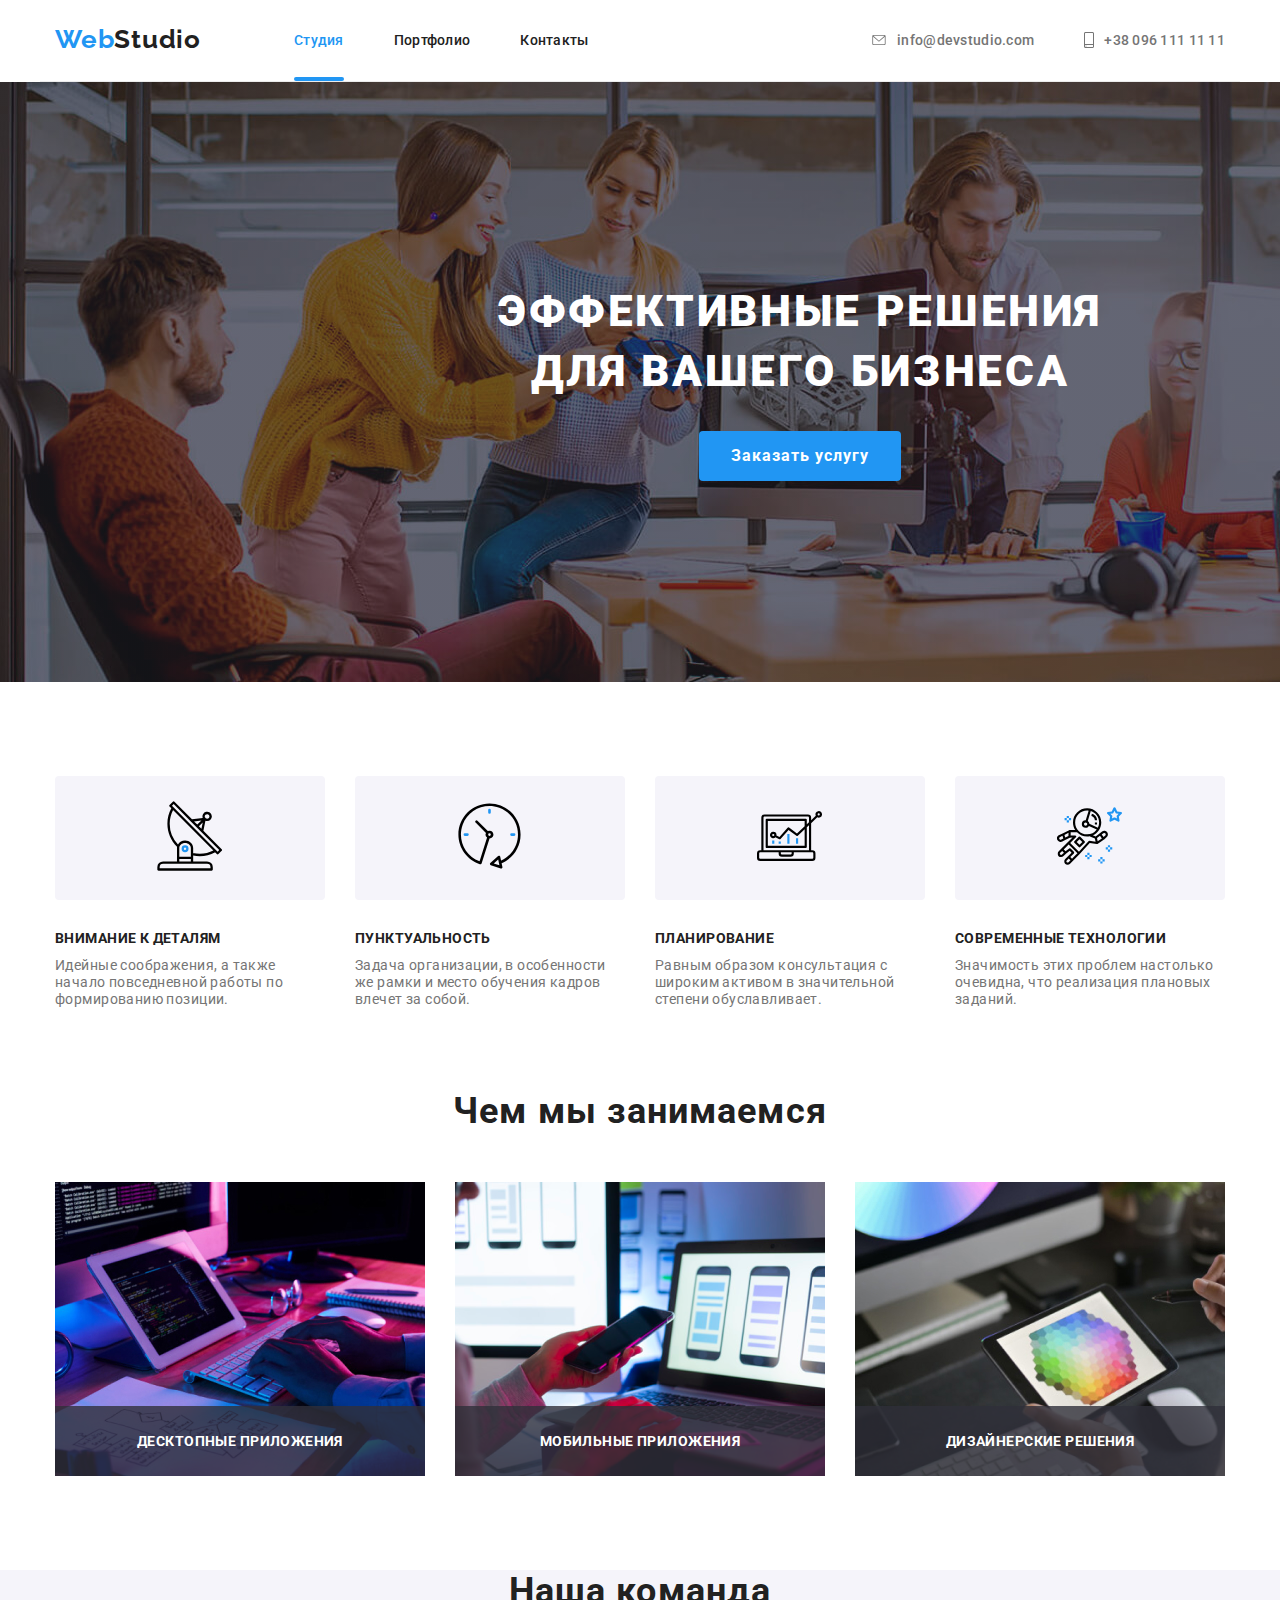
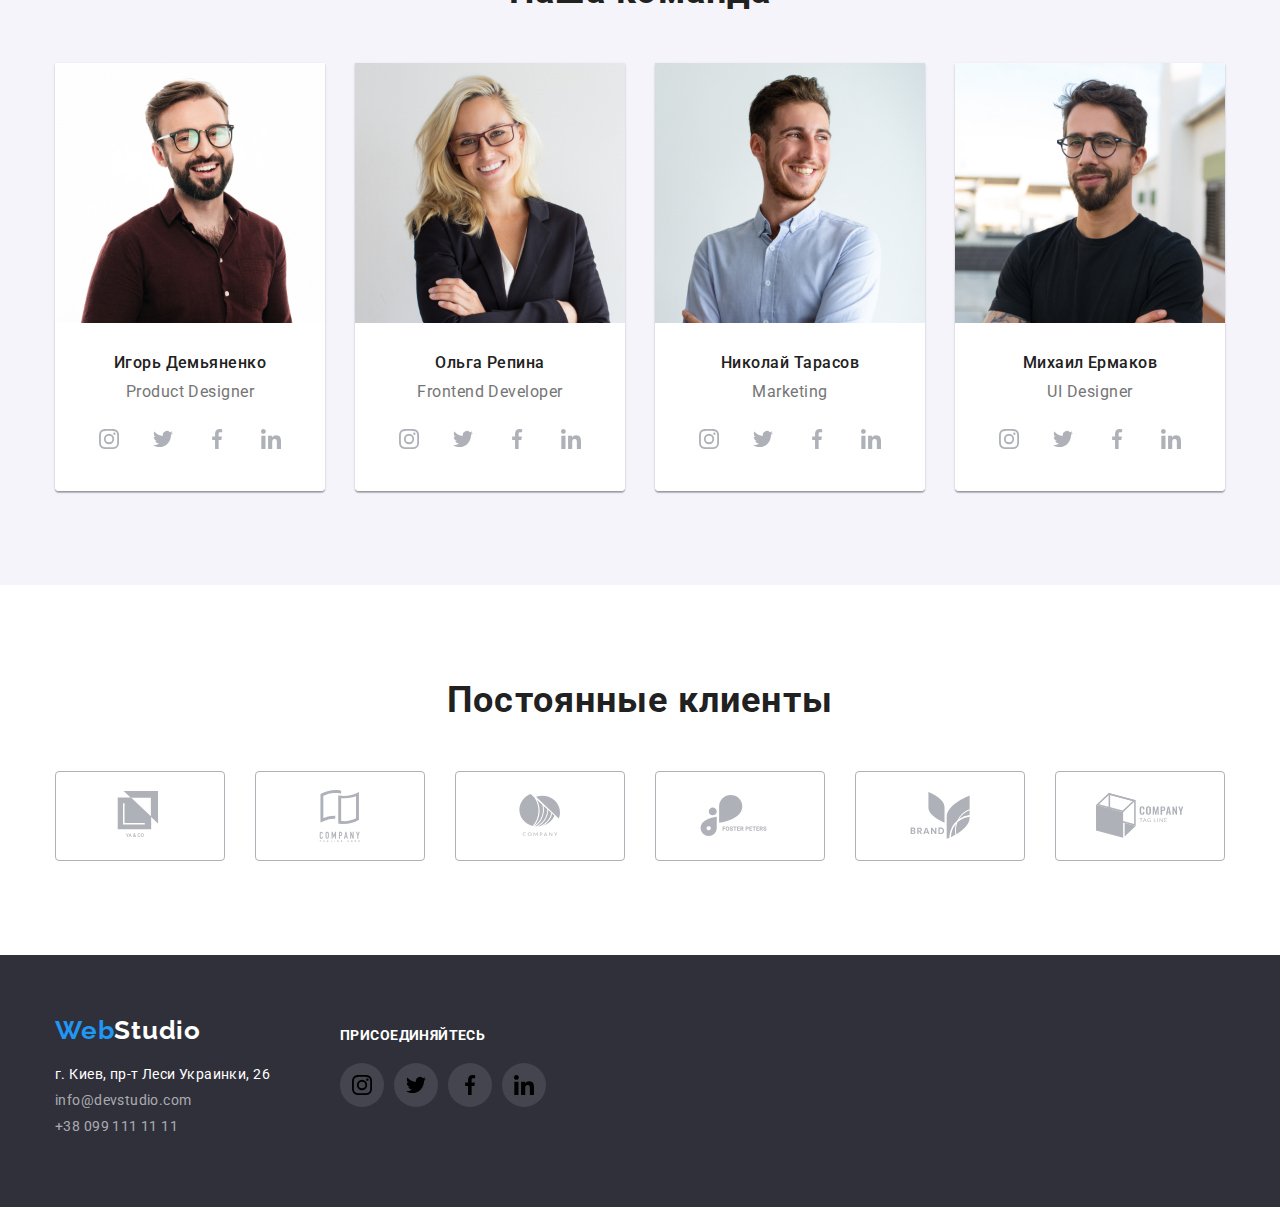
==== commit 2686bb1e: "hw-5" ====
--- a/index.html
+++ b/index.html
@@ -61,10 +61,10 @@
           <h1 class="hero title">Эффективные решения для вашего бизнеса</h1>
           <button class="order-button" type="button" data-modal-open>Заказать услугу</button>
        </div>
-       <div class="backdrop is-hiden"data-modal>
+       <div class="backdrop is-hidden"data-modal>
          <div class="modal">
-          <button class="close-modal-button" data-modal-close>
-            <svg class="close-modal-button-icon">
+          <button type="button" class="close-modal-button" data-modal-close>
+            <svg width=17 height=17 class="close-modal-button-icon">
               <use href="./Images/icons/symbol-defs.svg#close-btn"></use>
             </svg>
           </button>
--- a/style/style.css
+++ b/style/style.css
@@ -70,6 +70,17 @@
 }
 
 .current::after {
+  content: '';
+  display: block;
+  position: absolute;
+  left: 0px;
+  bottom: 0px;
+  width: 100%;
+  height: 4px;
+  border-radius: 2px;
+  background-color: var(--accent-color);
+}
+.nav-link::after:hover {
   content: '';
   display: block;
   position: absolute;
@@ -201,6 +212,7 @@
   border: none;
   background-color: var(--accent-color);
   border-radius: 4px;
+  cursor: pointer;
 
   font-family: Roboto, sans-serif;
   font-weight: 700;
@@ -218,43 +230,17 @@
   background-color: var(--accent-color);
 }
 
-/* == Modal == */
-
-.backdrop {
-  position: fixed;
-  top: 0px;
-  left: 0px;
-  width: 100%;
-  height: 100%;
-  background-color: rgba(0, 0, 0, 0.2);
-}
-
-.backdrop.is-hiden {
-  opacity: 0;
-  pointer-events: none;
-}
-
-.modal {
+.close-modal-button {
   position: absolute;
-  top: 50%;
-  left: 50%;
-  width: 528px;
-  height: 581px;
-  transform: translate(-50%, -50%);
-
-  background: #ffffff;
-  box-shadow: 0px 1px 3px rgba(0, 0, 0, 0.12), 0px 1px 1px rgba(0, 0, 0, 0.14),
-    0px 2px 1px rgba(0, 0, 0, 0.2);
-  border-radius: 4px;
-}
-/* 
-.close-modal-button {
-  position: fixed;
-  display: flex;
+  display: flex;
+  justify-content: center;
+  align-items: center;
+  padding: 0px;
   right: 8px;
   top: 8px;
   width: 30px;
   height: 30px;
+  cursor: pointer;
 
   background: #ffffff;
   border: 1px solid rgba(0, 0, 0, 0.1);
@@ -262,11 +248,8 @@
 }
 
 .close-modal-button-icon {
-  position: fixed;
-  display: flex;
-  justify-content: center;
-  align-items: center;
-} */
+  display: flex;
+}
 
 /* ========Title======== */
 .title,
@@ -757,3 +740,34 @@
 .footer-social-list-item + .footer-social-list-item {
   margin-left: 10px;
 }
+
+/* == Modal == */
+
+.backdrop {
+  position: fixed;
+  top: 0px;
+  left: 0px;
+  width: 100%;
+  height: 100%;
+  background-color: rgba(0, 0, 0, 0.2);
+}
+
+.is-hidden {
+  visibility: hidden;
+  opacity: 0;
+  pointer-events: none;
+}
+
+.modal {
+  position: absolute;
+  top: 50%;
+  left: 50%;
+  width: 528px;
+  height: 581px;
+  transform: translate(-50%, -50%);
+
+  background: #ffffff;
+  box-shadow: 0px 1px 3px rgba(0, 0, 0, 0.12), 0px 1px 1px rgba(0, 0, 0, 0.14),
+    0px 2px 1px rgba(0, 0, 0, 0.2);
+  border-radius: 4px;
+}
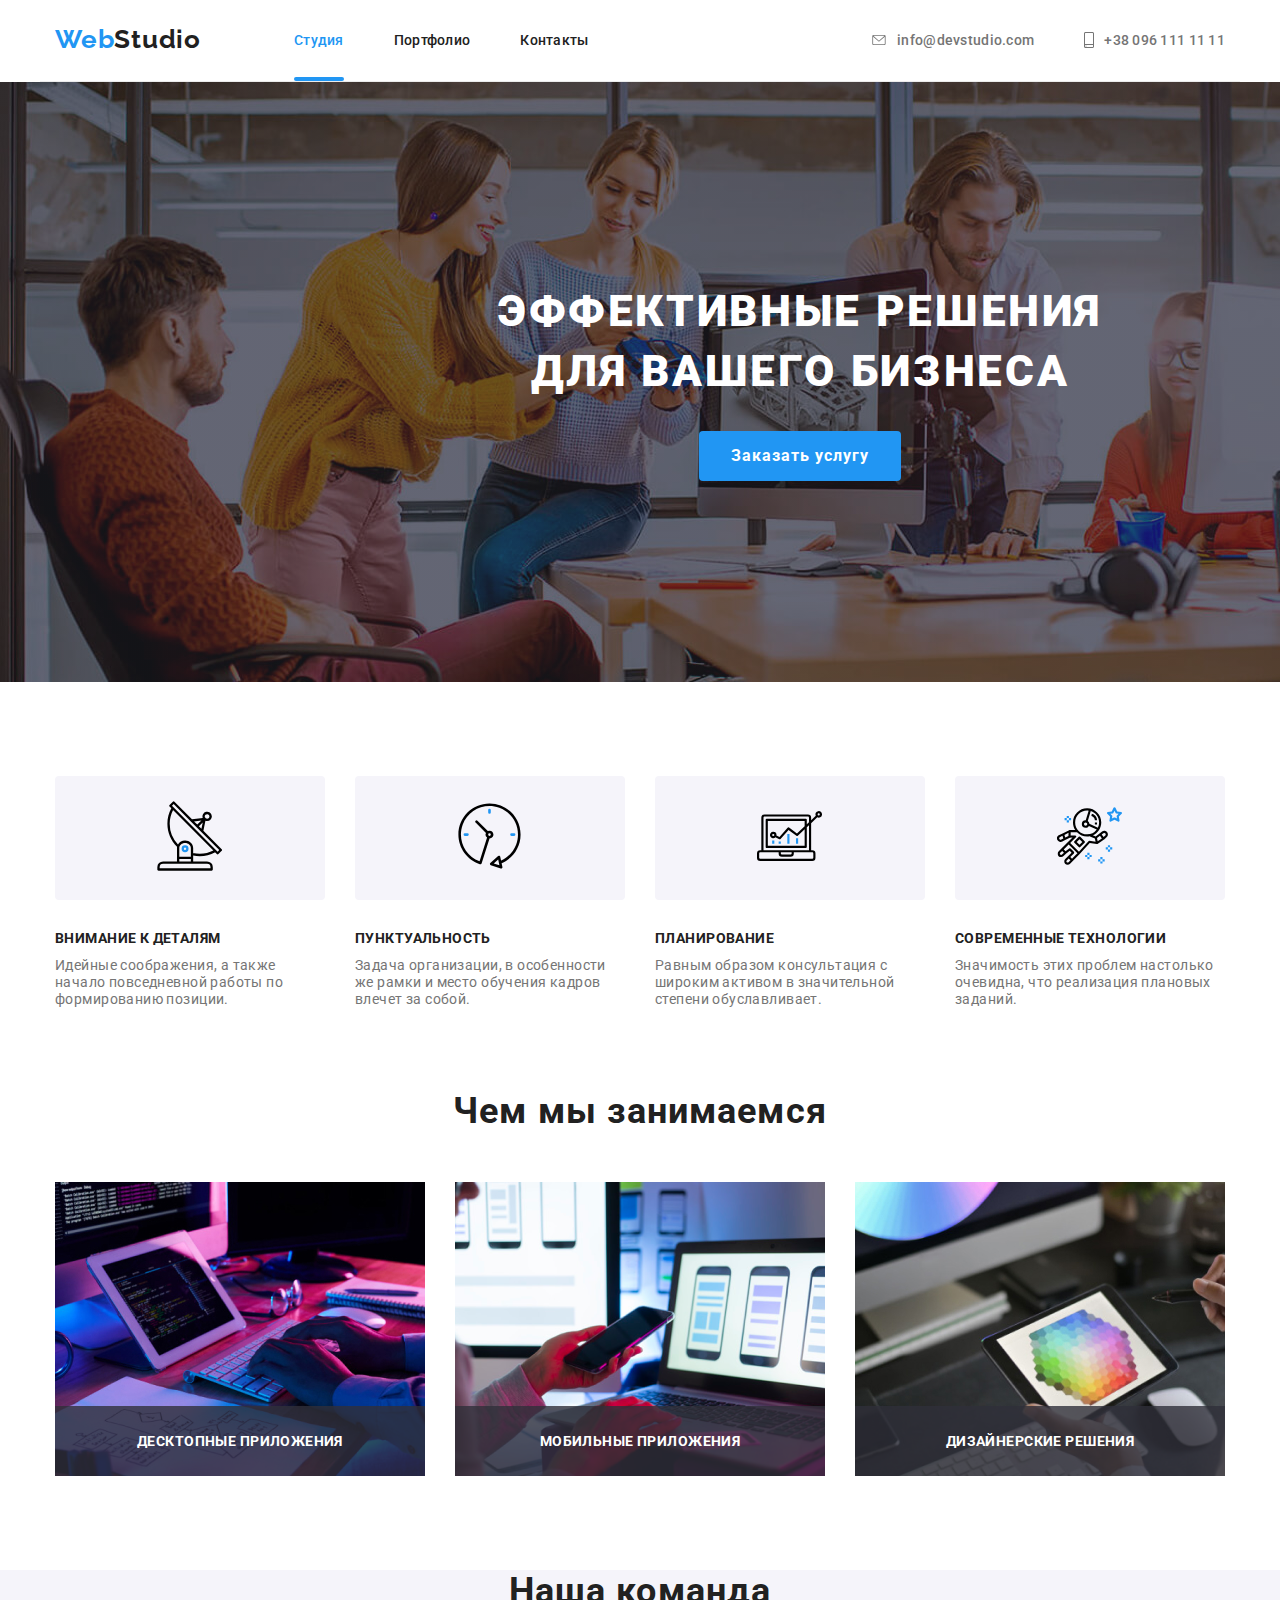
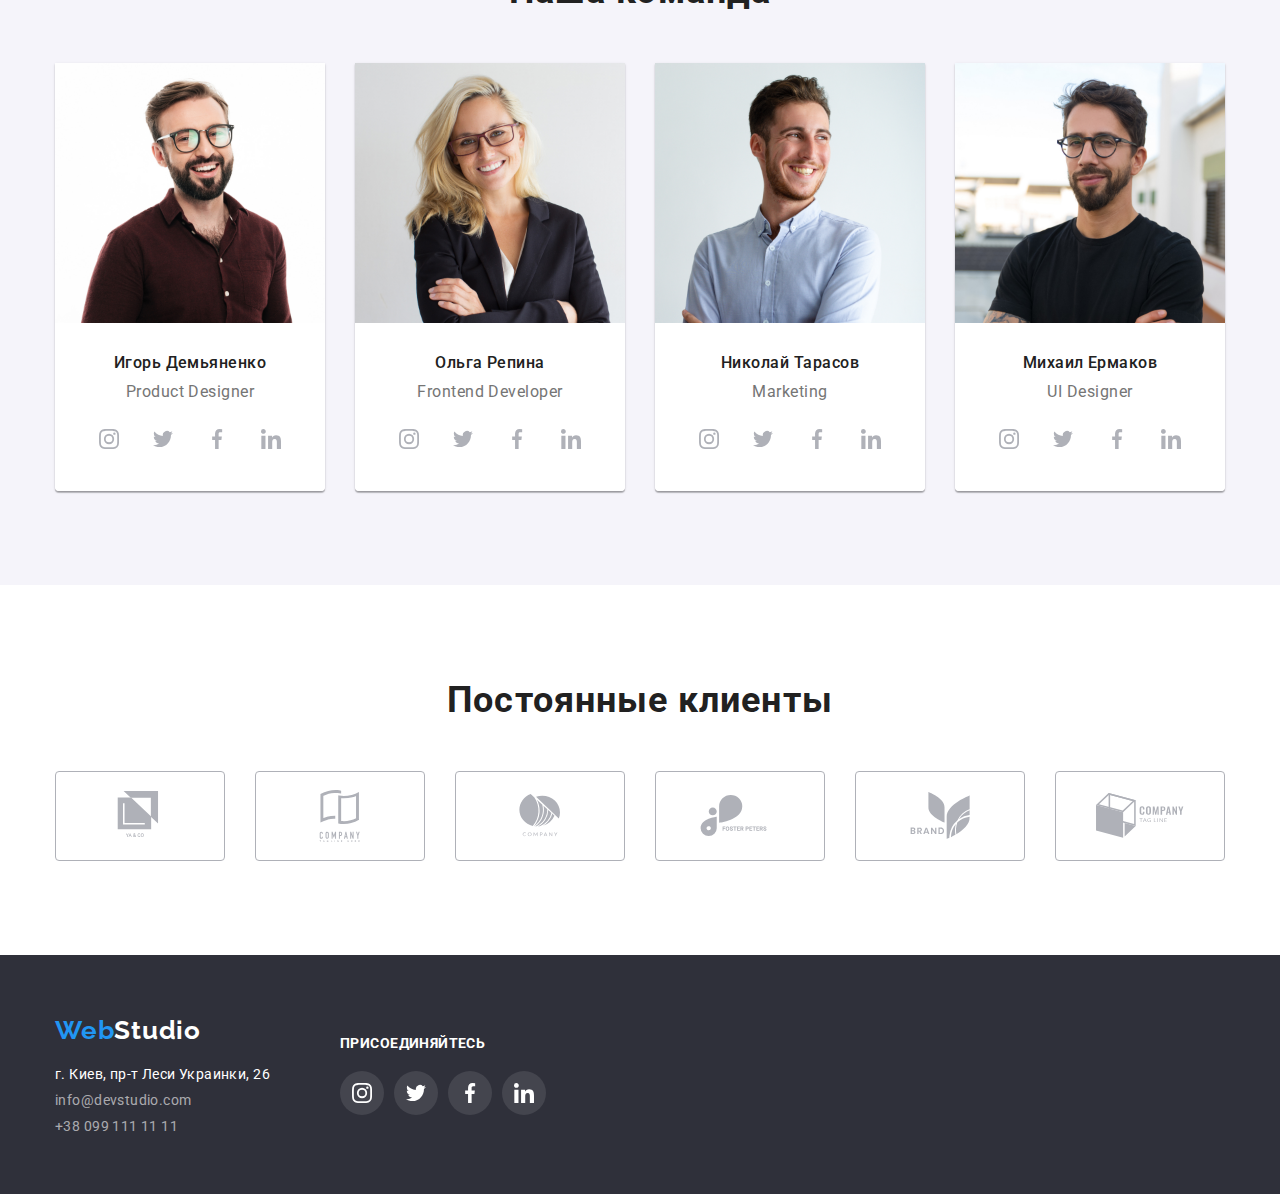
==== commit ee57671c: "hw-5" ====
--- a/index.html
+++ b/index.html
@@ -61,15 +61,7 @@
           <h1 class="hero title">Эффективные решения для вашего бизнеса</h1>
           <button class="order-button" type="button" data-modal-open>Заказать услугу</button>
        </div>
-       <div class="backdrop is-hidden"data-modal>
-         <div class="modal">
-          <button type="button" class="close-modal-button" data-modal-close>
-            <svg width=17 height=17 class="close-modal-button-icon">
-              <use href="./Images/icons/symbol-defs.svg#close-btn"></use>
-            </svg>
-          </button>
-         </div>
-       </div>
+       
       </section>
 
       <!--Описание компании-->
@@ -328,7 +320,6 @@
           </h2>
           <ul class="client-list">
             <li class="client-list-item">
-              <!-- 1 -->
               <a class="client-list-link" href="">
                 <svg widht="" height="49.2" class="client-list-icon">
                   <use href="./Images/icons/symbol-defs.svg#icon-logo-YA-and-CO"></use>
@@ -378,6 +369,16 @@
           </ul>
         </div>
       </section>
+      <!-- MODAL -->
+      <div class="backdrop is-hidden" data-modal>
+        <div class="modal">
+          <button type="button" class="close-modal-button" data-modal-close>
+            <svg width=17 height=17 class="close-modal-button-icon">
+              <use href="./Images/icons/symbol-defs.svg#close-btn"></use>
+            </svg>
+          </button>
+        </div>
+      </div>
     </main>
 
     <!-- footer -->
@@ -401,28 +402,28 @@
           <ul class="footer-social-list">
             <li class="footer-social-list-item">
               <a class="footer-social-list-link" href="">
-                <svg width="20" height="20">
+                <svg class="footer-social-icons" width="20" height="20">
                   <use href="./Images/icons/symbol-defs.svg#icon-instagram"></use>
                 </svg>
               </a>
             </li>
             <li class="footer-social-list-item">
               <a class="footer-social-list-link" href="">
-                <svg width="20" height="20">
+                <svg class="footer-social-icons" width="20" height="20">
                   <use href="./Images/icons/symbol-defs.svg#icon-twitter"></use>
                 </svg>
               </a>
             </li>
             <li class="footer-social-list-item">
               <a class="footer-social-list-link" href="">
-                <svg width="20" height="20">
+                <svg class="footer-social-icons" width="20" height="20">
                   <use href="./Images/icons/symbol-defs.svg#icon-facebook"></use>
                 </svg>
               </a>
             </li>
             <li class="footer-social-list-item">
               <a class="footer-social-list-link" href="">
-                <svg width="20" height="20">
+                <svg class="footer-social-icons" width="20" height="20">
                   <use href="./Images/icons/symbol-defs.svg#icon-linkedin"></use>
                 </svg>
               </a>
--- a/style/style.css
+++ b/style/style.css
@@ -65,11 +65,8 @@
 .nav-link:focus {
   color: var(--accent-color);
 }
-.current {
-  color: var(--accent-color);
-}
-
-.current::after {
+
+.nav-link::after {
   content: '';
   display: block;
   position: absolute;
@@ -79,8 +76,20 @@
   height: 4px;
   border-radius: 2px;
   background-color: var(--accent-color);
-}
-.nav-link::after:hover {
+  opacity: 0;
+}
+
+.nav-link:hover::after,
+.nav-link:focus::after {
+  opacity: 1;
+  transition: opacity 250ms cubic-bezier(0.4, 0, 0.2, 1);
+}
+
+.current {
+  color: var(--accent-color);
+}
+
+.current::before {
   content: '';
   display: block;
   position: absolute;
@@ -223,11 +232,15 @@
   text-align: center;
   letter-spacing: 0.06em;
   color: #ffffff;
+
+  transform: scaleX(1) scaleY(1);
+  transition: transform 250ms cubic-bezier(0.4, 0, 0.2, 1);
 }
 
 .order-button:hover,
 .order-button:focus {
   background-color: var(--accent-color);
+  transform: scaleX(1.05) scaleY(1.05);
 }
 
 .close-modal-button {
@@ -248,7 +261,7 @@
 }
 
 .close-modal-button-icon {
-  display: flex;
+  display: block;
 }
 
 /* ========Title======== */
@@ -524,9 +537,10 @@
   padding-left: 22px;
   border-style: none;
   border-radius: 4px;
+  cursor: pointer;
+
+  font-family: Roboto, sans-serif;
   font-weight: 500;
-
-  font-family: Roboto, sans-serif;
   font-size: 16px;
   line-height: 1.6;
   text-align: center;
@@ -540,6 +554,8 @@
 .filter-button:focus {
   background-color: var(--accent-color);
   color: #ffffff;
+  box-shadow: 0px 3px 1px rgba(0, 0, 0, 0.1), 0px 1px 2px rgba(0, 0, 0, 0.08),
+    0px 2px 2px rgba(0, 0, 0, 0.12);
 }
 
 .button-list_item + .button-list_item {
@@ -616,7 +632,8 @@
   transition: transform 250ms cubic-bezier(0.4, 0, 0.2, 1);
 }
 
-.option-list_items-link:hover .option-list-text {
+.option-list_items-link:hover .option-list-text,
+.option-list_items-link:focus .option-list-text {
   transform: translateY(0%);
 }
 
@@ -659,6 +676,7 @@
 
 .footer_conteiner {
   display: flex;
+  align-items: center;
   padding-top: 60px;
   padding-bottom: 60px;
 }
@@ -699,8 +717,6 @@
 
 .slogan-container {
   margin-left: 70px;
-  padding-top: 12px;
-  padding-bottom: 40px;
 }
 
 .slogan {
@@ -730,6 +746,10 @@
   border-radius: 50%;
   transition: background-color 250ms cubic-bezier(0.4, 0, 0.2, 1),
     fill 250ms cubic-bezier(0.4, 0, 0.2, 1);
+}
+
+.footer-social-icons {
+  fill: #ffffff;
 }
 
 .footer-social-list-link:hover,
@@ -763,7 +783,7 @@
   top: 50%;
   left: 50%;
   width: 528px;
-  height: 581px;
+  min-height: 581px;
   transform: translate(-50%, -50%);
 
   background: #ffffff;
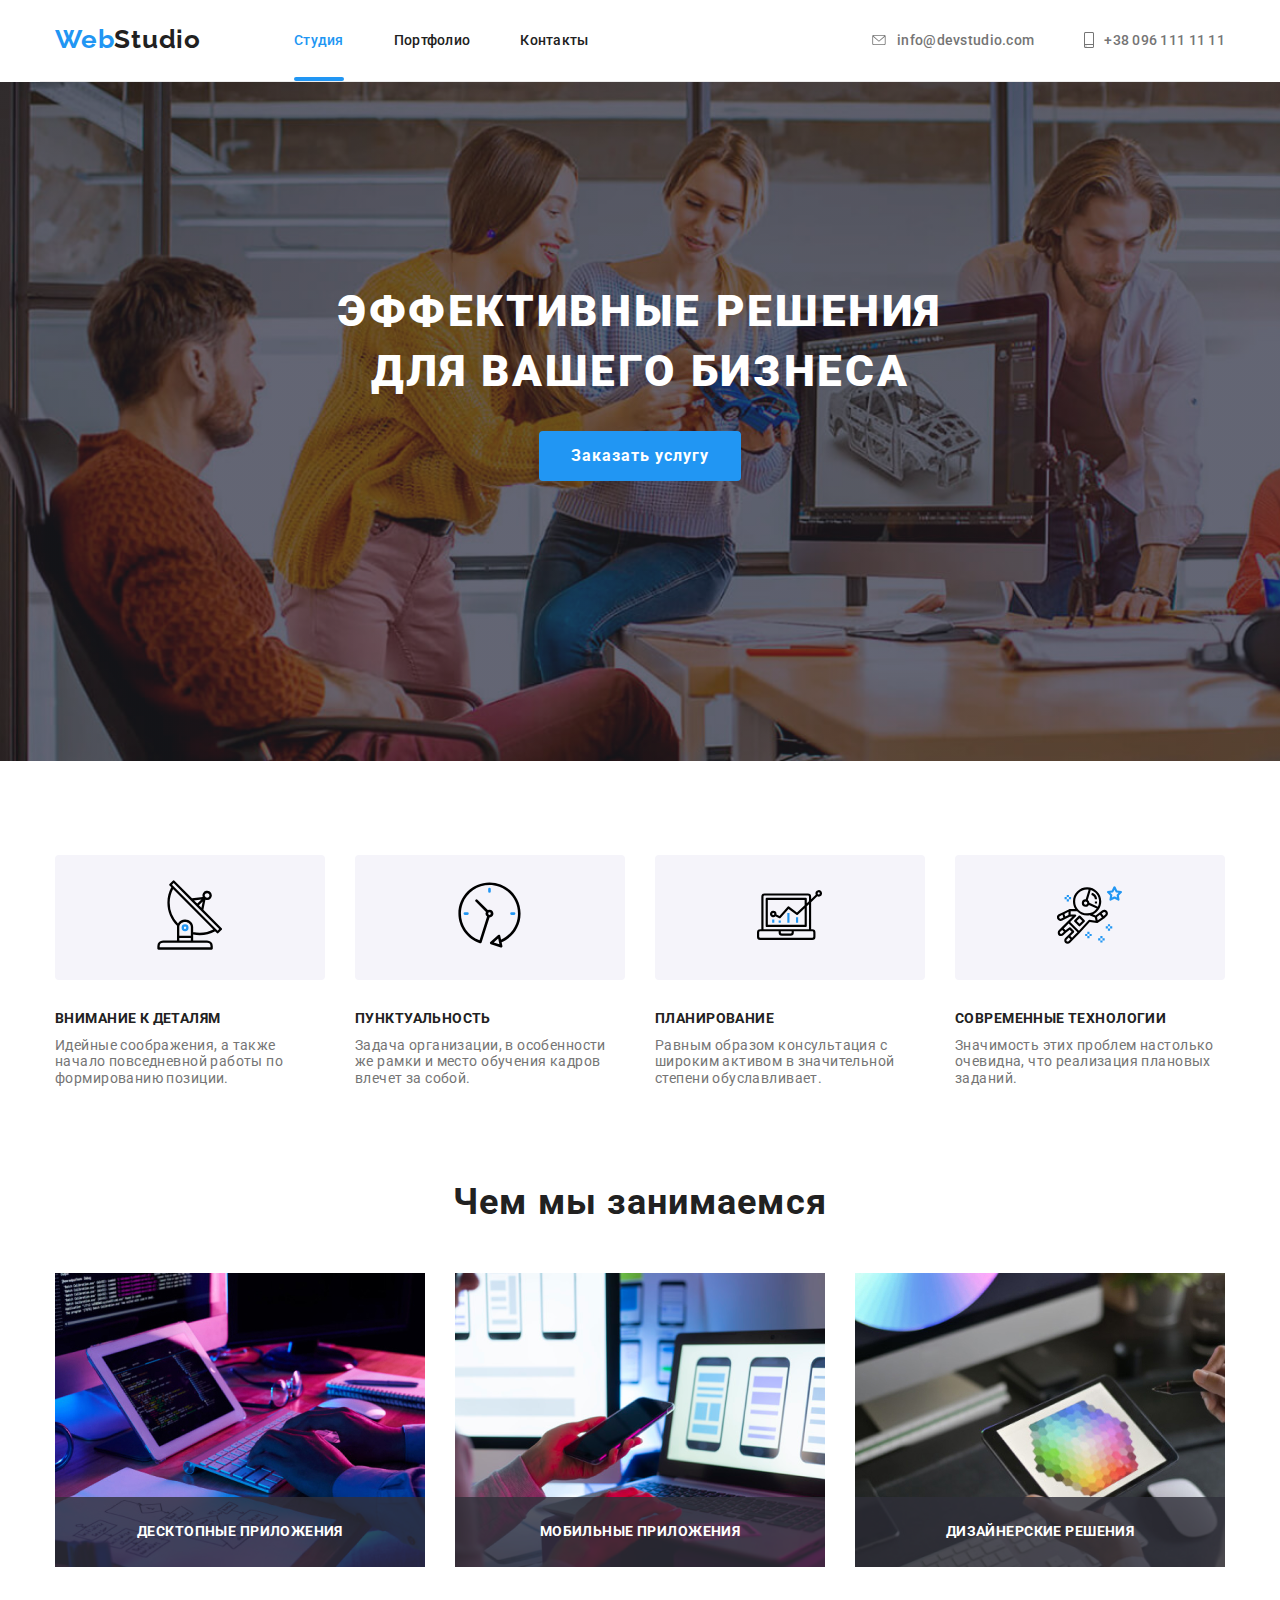
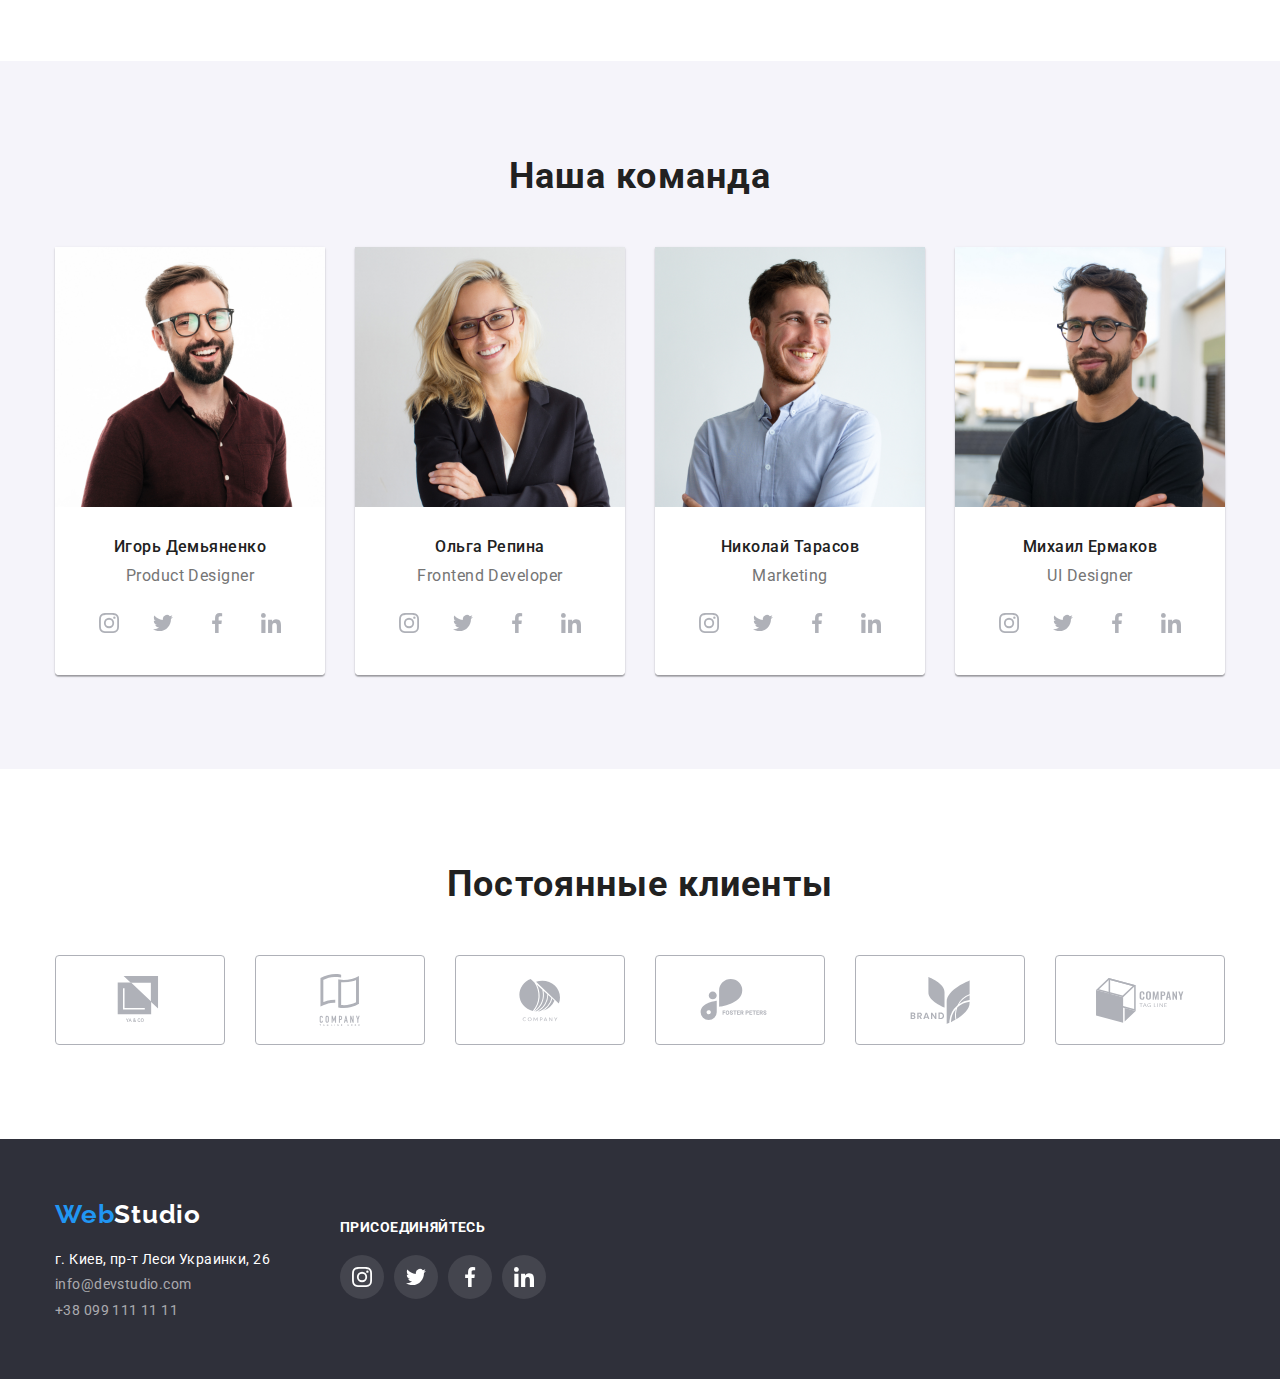
==== commit 1cb2ac83: "hw-5" ====
--- a/index.html
+++ b/index.html
@@ -313,7 +313,7 @@
         </div>
       </section>
       <!-- our-clients -->
-      <section>
+      <section class="our-clients-section">
         <div class="our-clients-conteiner">
           <h2 class="our-clients-title">
             Постоянные клиенты
--- a/style/style.css
+++ b/style/style.css
@@ -160,9 +160,11 @@
 
 /* hero */
 .section-hero {
-  width: 1600px;
-  height: 600px;
+  max-width: 1600px;
   margin: auto;
+  padding-top: 200px;
+  padding-bottom: 280px;
+
   background-image: linear-gradient(
       to right,
       rgba(47, 48, 58, 0.4),
@@ -207,11 +209,6 @@
   color: #ffffff;
 }
 
-.section-hero_conteiner {
-  padding-top: 200px;
-  padding-bottom: 280px;
-}
-
 .order-button {
   min-width: 136px;
   padding: 10px 32px;
@@ -274,6 +271,10 @@
 }
 
 /* company description */
+.company-description_section {
+  padding-top: 94px;
+  padding-bottom: 94px;
+}
 
 .icon-conteiner {
   max-width: 270px;
@@ -324,8 +325,6 @@
 .company-description_list {
   display: flex;
   flex-wrap: wrap;
-  padding-top: 94px;
-  padding-bottom: 83px;
 }
 
 .company-description_items {
@@ -337,10 +336,12 @@
 }
 
 /* what we do */
+.what-we-do {
+  padding-bottom: 94px;
+}
 
 .what-we-do_list {
   display: flex;
-  padding-bottom: 94px;
   margin-top: 50px;
   justify-content: space-between;
 }
@@ -392,13 +393,14 @@
 
 /* our team */
 .our-team_section {
+  padding-top: 94px;
+  padding-bottom: 94px;
   background: #f5f4fa;
 }
 
 .our-team_list {
   display: flex;
-  padding-top: 50px;
-  padding-bottom: 94px;
+  margin-top: 50px;
 }
 
 .our-team_items {
@@ -483,7 +485,7 @@
 }
 
 /* our-clientses */
-.our-clients-conteiner {
+.our-clients-section {
   padding-top: 94px;
   padding-bottom: 94px;
 }
@@ -524,8 +526,7 @@
 
 /* Портфоліо */
 /* choice section */
-
-.choice-section_conteiner {
+.choice-section {
   padding-top: 94px;
   padding-bottom: 94px;
 }
@@ -671,14 +672,15 @@
 
 /* footer */
 .footer {
-  background-color: #2f303a;
-}
-
-.footer_conteiner {
-  display: flex;
-  align-items: center;
   padding-top: 60px;
   padding-bottom: 60px;
+
+  background-color: #2f303a;
+}
+
+.footer_conteiner {
+  display: flex;
+  align-items: center;
 }
 
 /* logo-link */
